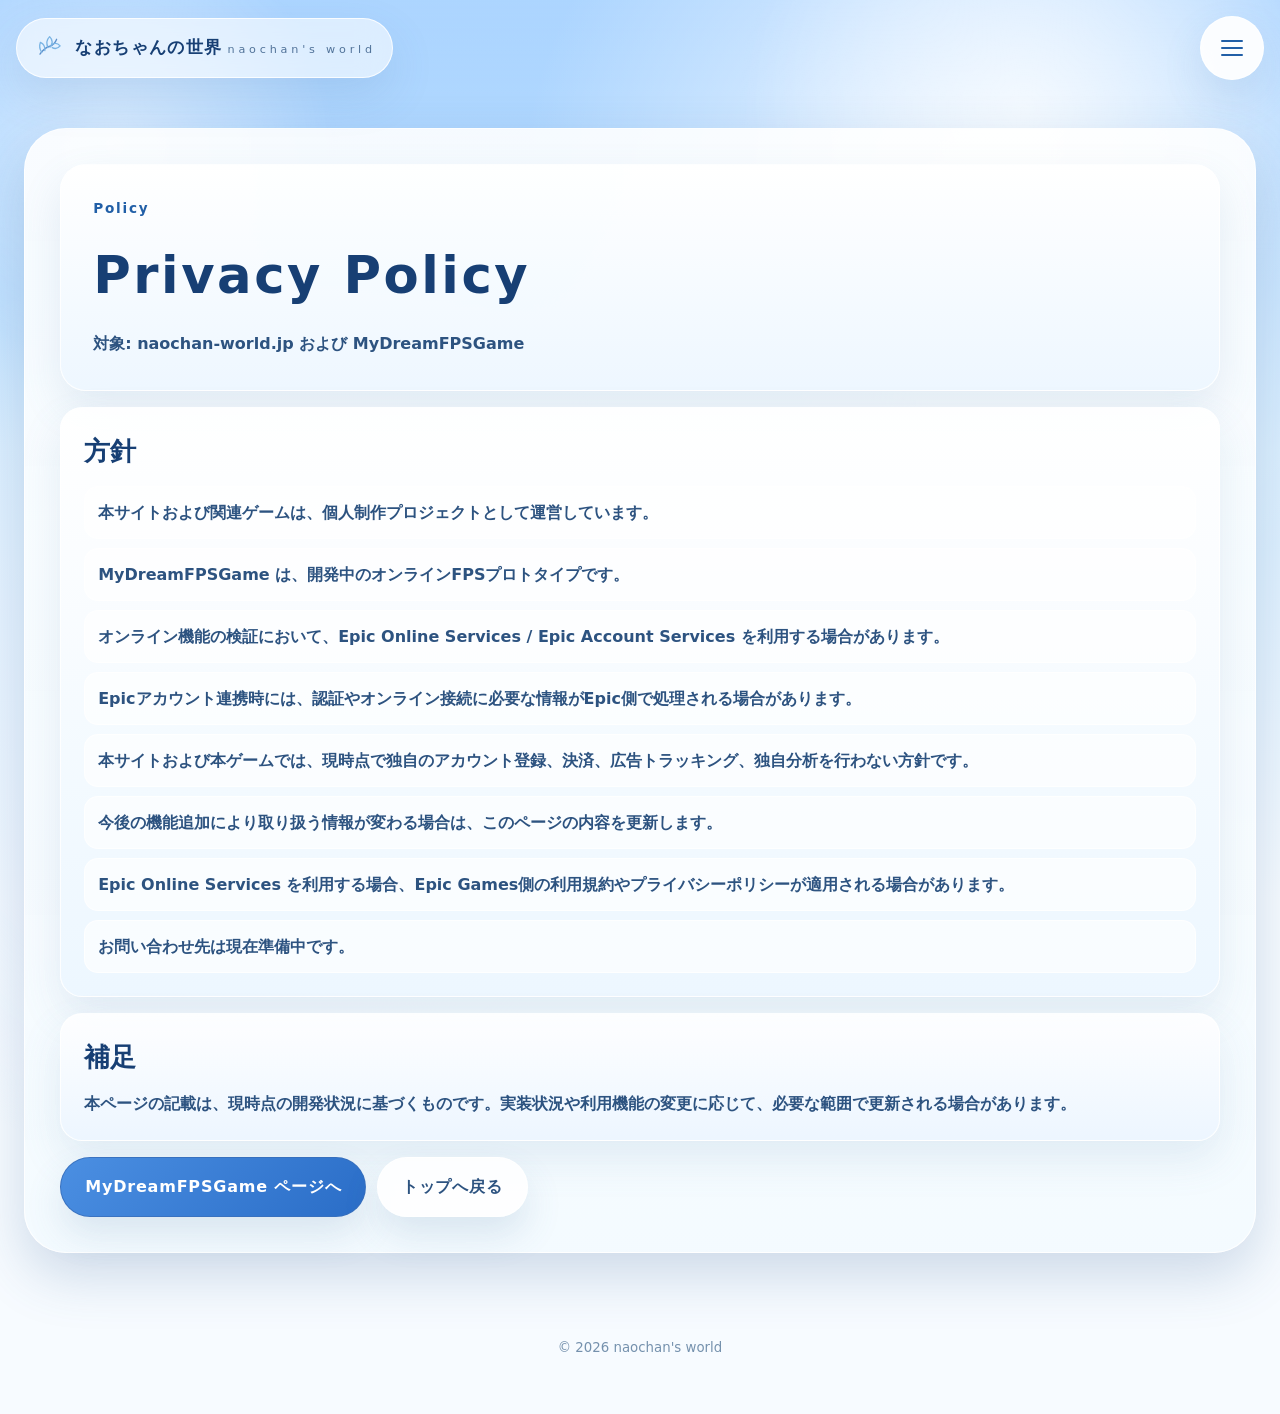
==== privacy/index.html @ 4d88ed4e "Add MyDreamFPSGame and privacy pages Add new HTML pages for the MyDreamFPSGame project (projects/myd" ====
<!DOCTYPE html>
<html lang="ja">
<head>
  <meta charset="UTF-8" />
  <meta name="viewport" content="width=device-width, initial-scale=1" />
  <meta
    name="description"
    content="naochan-world.jp および MyDreamFPSGame に関するプライバシーポリシーです。オンライン機能検証時の情報取扱い方針を記載しています。"
  />
  <title>Privacy Policy | なおちゃんの世界</title>
  <link rel="canonical" href="https://naochan-world.jp/privacy" />
  <link rel="stylesheet" href="../style.css" />
</head>
<body class="privacy-page">
  <div class="bg-sky" aria-hidden="true"></div>
  <div class="bg-light" aria-hidden="true"></div>

  <header class="site-header">
    <div class="site-header__inner">
      <a class="site-logo" href="../index.html#top" aria-label="なおちゃんの世界 トップへ戻る">
        <img class="site-logo__mark" src="../Assets/AIGenerate/logo-leaf-mark.svg" alt="" width="28" height="28" />
        <span class="site-logo__text">
          <strong>なおちゃんの世界</strong>
          <span>naochan's world</span>
        </span>
      </a>

      <button
        class="menu-toggle"
        type="button"
        aria-label="メニューを開く"
        aria-expanded="false"
        aria-controls="site-menu"
        data-menu-toggle
      >
        <span class="sr-only">メニュー</span>
        <span class="menu-toggle__line"></span>
        <span class="menu-toggle__line"></span>
        <span class="menu-toggle__line"></span>
      </button>
    </div>

    <nav class="top-flow-menu" id="site-menu" aria-label="サイトカテゴリー" aria-hidden="true" data-menu-panel>
      <div class="top-flow-menu__bar" role="menubar">
        <a class="top-flow-menu__major" role="menuitem" href="../works.html" data-menu-link>作品</a>
        <button class="top-flow-menu__major" type="button" role="menuitem" data-major="records">解説・記録</button>
        <a class="top-flow-menu__major" role="menuitem" href="../profile.html" data-menu-link>プロフィール</a>
        <a class="top-flow-menu__major" role="menuitem" href="https://naochan-shop.booth.pm/" target="_blank" rel="noopener noreferrer" data-menu-link>BOOTH</a>
        <button class="theme-icon-toggle" type="button" aria-label="ダークモードに切り替える" aria-pressed="false" data-theme-toggle>
          <span class="theme-icon-toggle__icon theme-icon-toggle__icon--moon" aria-hidden="true"></span>
          <span class="theme-icon-toggle__icon theme-icon-toggle__icon--sun" aria-hidden="true"></span>
        </button>
        <button class="top-flow-menu__close" type="button" aria-label="メニューを閉じる" data-menu-close>
          <span aria-hidden="true">&times;</span>
        </button>
      </div>

      <div class="top-flow-menu__subrows" data-subrows>
        <div class="top-flow-menu__subrow" data-subrow="records">
          <a href="../index.html#records" data-menu-link>ギミック資料</a>
          <a href="../records/diary.html" data-menu-link>制作日記</a>
        </div>
      </div>

    </nav>
  </header>

  <main id="top" class="privacy-page-main">
    <article class="privacy-shell" aria-labelledby="privacy-title">
      <section class="privacy-hero">
        <p class="privacy-hero__eyebrow">Policy</p>
        <h1 id="privacy-title">Privacy Policy</h1>
        <p class="privacy-hero__lead">対象: naochan-world.jp および MyDreamFPSGame</p>
      </section>

      <section class="privacy-section" aria-labelledby="privacy-content-title">
        <h2 id="privacy-content-title">方針</h2>
        <ol class="policy-list">
          <li>本サイトおよび関連ゲームは、個人制作プロジェクトとして運営しています。</li>
          <li>MyDreamFPSGame は、開発中のオンラインFPSプロトタイプです。</li>
          <li>オンライン機能の検証において、Epic Online Services / Epic Account Services を利用する場合があります。</li>
          <li>Epicアカウント連携時には、認証やオンライン接続に必要な情報がEpic側で処理される場合があります。</li>
          <li>本サイトおよび本ゲームでは、現時点で独自のアカウント登録、決済、広告トラッキング、独自分析を行わない方針です。</li>
          <li>今後の機能追加により取り扱う情報が変わる場合は、このページの内容を更新します。</li>
          <li>Epic Online Services を利用する場合、Epic Games側の利用規約やプライバシーポリシーが適用される場合があります。</li>
          <li>お問い合わせ先は現在準備中です。</li>
        </ol>
      </section>

      <section class="privacy-section" aria-labelledby="note-title">
        <h2 id="note-title">補足</h2>
        <p>
          本ページの記載は、現時点の開発状況に基づくものです。実装状況や利用機能の変更に応じて、必要な範囲で更新される場合があります。
        </p>
      </section>

      <div class="privacy-links">
        <a class="button button--primary" href="../projects/mydreamfpsgame/">MyDreamFPSGame ページへ</a>
        <a class="button button--secondary" href="../index.html">トップへ戻る</a>
      </div>
    </article>
  </main>

  <footer class="site-footer">
    <p><small>&copy; <span id="js-year"></span> naochan's world</small></p>
  </footer>

  <script src="../script.js" defer></script>
</body>
</html>
---- style.css ----
:root {
  --sky-top: #89c3ff;
  --sky-mid: #d8eeff;
  --sky-bottom: #f7fbff;
  --ink-strong: #173f74;
  --ink-main: #2d5380;
  --ink-soft: #6280a2;
  --accent: #3f82d8;
  --accent-deep: #215fa7;
  --white-strong: rgba(255, 255, 255, 0.92);
  --border-soft: rgba(255, 255, 255, 0.82);
  --shadow-hero: 0 32px 90px rgba(69, 120, 175, 0.22);
  --shadow-panel: 0 22px 54px rgba(56, 98, 152, 0.22);
  --shadow-card: 0 18px 42px rgba(91, 132, 178, 0.14);
  --radius-xl: 42px;
  --radius-lg: 30px;
  --container: min(1320px, calc(100% - 3rem));
  --font-sans: "Hiragino Sans", "Hiragino Kaku Gothic ProN", "Yu Gothic UI", "Yu Gothic", Meiryo, system-ui, sans-serif;
  --surface-panel: rgba(255, 255, 255, 0.8);
  --surface-card: rgba(255, 255, 255, 0.74);
  --surface-border: rgba(255, 255, 255, 0.78);
  color-scheme: light;
}

*,
*::before,
*::after { box-sizing: border-box; }

html {
  scroll-behavior: smooth;
  overflow-x: clip;
}

body {
  margin: 0;
  min-height: 100vh;
  color: var(--ink-main);
  font-family: var(--font-sans);
  line-height: 1.7;
  overflow-x: clip;
  background: var(--sky-bottom);
  transition: background 0.35s ease, color 0.35s ease;
}

:root[data-theme="dark"] {
  --sky-top: #0d1730;
  --sky-mid: #101d3b;
  --sky-bottom: #0b1124;
  --ink-strong: #f3f8ff;
  --ink-main: #d8e6ff;
  --ink-soft: #c2d6f0;
  --accent: #8ab9ff;
  --accent-deep: #9ac6ff;
  --white-strong: rgba(8, 15, 33, 0.94);
  --border-soft: rgba(126, 157, 205, 0.42);
  --shadow-hero: 0 30px 90px rgba(4, 10, 24, 0.74);
  --shadow-panel: 0 24px 58px rgba(3, 8, 18, 0.65);
  --shadow-card: 0 16px 38px rgba(2, 6, 14, 0.58);
  --surface-panel: rgba(15, 28, 54, 0.82);
  --surface-card: rgba(20, 35, 66, 0.78);
  --surface-border: rgba(122, 157, 211, 0.36);
  --works-panel-bg: linear-gradient(180deg, rgba(23, 38, 70, 0.92), rgba(18, 31, 58, 0.9));
  --works-card-bg: linear-gradient(180deg, rgba(26, 44, 80, 0.92), rgba(22, 38, 70, 0.9));
  --works-outline: rgba(109, 141, 198, 0.42);
  color-scheme: dark;
}

body::after {
  content: "";
  position: fixed;
  inset: 0;
  z-index: 70;
  pointer-events: none;
  opacity: 0;
  background: rgba(18, 46, 84, 0.24);
  backdrop-filter: blur(4px);
  transition: opacity 0.3s ease;
}

body.menu-open::after { opacity: 1; }
body.menu-open main,
body.menu-open .site-footer {
  filter: blur(1.2px) brightness(0.9);
}

img { display: block; max-width: 100%; }
a, button { -webkit-tap-highlight-color: transparent; }

.sr-only {
  position: absolute;
  width: 1px;
  height: 1px;
  padding: 0;
  margin: -1px;
  overflow: hidden;
  clip: rect(0, 0, 0, 0);
  clip-path: inset(50%);
  border: 0;
  white-space: nowrap;
}

:focus-visible {
  outline: 2px solid rgba(31, 94, 168, 0.42);
  outline-offset: 4px;
}

.bg-sky,
.bg-light {
  position: fixed;
  inset: 0;
  pointer-events: none;
}

.bg-sky {
  z-index: -4;
  background:
    linear-gradient(180deg, rgba(255, 255, 255, 0.3) 0%, rgba(255, 255, 255, 0) 32%),
    linear-gradient(180deg, var(--sky-top) 0%, var(--sky-mid) 50%, var(--sky-bottom) 100%);
}

.bg-light { z-index: -3; }
.bg-light::before,
.bg-light::after,
.bg-sky::before,
.bg-sky::after {
  content: "";
  position: absolute;
}

.bg-sky::before {
  top: -28%;
  right: -12%;
  width: min(920px, 72vw);
  aspect-ratio: 1;
  border-radius: 50%;
  background: radial-gradient(circle, rgba(255, 255, 255, 0.78) 0%, rgba(255, 255, 255, 0) 70%);
}

.bg-sky::after {
  left: -18%;
  bottom: -32%;
  width: min(980px, 74vw);
  aspect-ratio: 1;
  border-radius: 50%;
  background: radial-gradient(circle, rgba(233, 243, 255, 0.95) 0%, rgba(233, 243, 255, 0) 72%);
}

.bg-light::before {
  inset: 0;
  background:
    radial-gradient(circle at 9% 16%, rgba(255, 255, 255, 0.52) 0, rgba(255, 255, 255, 0) 16%),
    radial-gradient(circle at 80% 12%, rgba(255, 255, 255, 0.64) 0, rgba(255, 255, 255, 0) 22%),
    radial-gradient(circle at 52% 86%, rgba(255, 255, 255, 0.54) 0, rgba(255, 255, 255, 0) 24%);
}

.bg-light::after {
  inset: 0;
  background: radial-gradient(circle at 60% 42%, rgba(152, 204, 255, 0.16) 0, rgba(152, 204, 255, 0) 26%);
}

.site-header {
  position: fixed;
  inset: 0 0 auto;
  z-index: 90;
  padding: max(1rem, env(safe-area-inset-top)) max(1rem, env(safe-area-inset-right)) 0 max(1rem, env(safe-area-inset-left));
  overflow-x: clip;
  pointer-events: none;
}

.site-header__inner {
  width: 100%;
  max-width: 1320px;
  margin: 0 auto;
  display: flex;
  align-items: center;
  justify-content: space-between;
  pointer-events: auto;
}

.site-logo {
  display: inline-flex;
  align-items: center;
  gap: 0.9rem;
  min-height: 60px;
  padding: 0.8rem 1rem;
  border: 1px solid var(--border-soft);
  border-radius: 999px;
  background: rgba(255, 255, 255, 0.58);
  box-shadow: 0 18px 44px rgba(83, 124, 171, 0.15);
  backdrop-filter: blur(16px);
  color: var(--ink-strong);
  text-decoration: none;
}

.site-logo__text strong { font-size: 1.08rem; font-weight: 800; letter-spacing: 0.08em; }
.site-logo__text span { color: rgba(41, 80, 124, 0.78); font-size: 0.7rem; letter-spacing: 0.34em; text-transform: lowercase; }

.menu-toggle,
.theme-icon-toggle,
.top-flow-menu__close {
  border: 1px solid var(--border-soft);
  background: rgba(255, 255, 255, 0.92);
  box-shadow: var(--shadow-card);
  backdrop-filter: blur(16px);
  color: var(--accent-deep);
  cursor: pointer;
}

.menu-toggle {
  display: grid;
  place-content: center;
  gap: 5px;
  width: 64px;
  height: 64px;
  border-radius: 50%;
  position: relative;
  z-index: 120;
}

.menu-toggle__line { width: 22px; height: 2px; border-radius: 999px; background: currentColor; transition: transform 0.26s ease, opacity 0.2s ease; }
.top-flow-menu {
  width: 100%;
  max-width: 1320px;
  margin: 0.75rem auto 0;
  padding: 0.7rem;
  border-radius: 26px;
  border: 1px solid rgba(255, 255, 255, 0.84);
  background: linear-gradient(180deg, rgba(221, 237, 255, 0.78), rgba(200, 225, 248, 0.7));
  box-shadow: 0 28px 64px rgba(39, 73, 115, 0.34);
  backdrop-filter: blur(18px);
  position: relative;
  opacity: 0;
  pointer-events: none;
  transform: translateY(-14px) scale(0.98);
  transform-origin: top center;
  transition: transform 0.35s ease, opacity 0.28s ease;
}

.top-flow-menu.is-open {
  opacity: 1;
  pointer-events: auto;
  transform: translateY(0) scale(1);
}

.top-flow-menu__bar {
  display: grid;
  grid-template-columns: repeat(4, minmax(0, 1fr)) 56px 48px;
  align-items: stretch;
  gap: 0.56rem;
}

.top-flow-menu__major {
  min-height: 56px;
  border: 0;
  border-radius: 16px;
  color: var(--ink-main);
  background: rgba(255, 255, 255, 0.64);
  border: 1px solid rgba(255, 255, 255, 0.55);
  box-shadow: inset 0 1px 0 rgba(255, 255, 255, 0.34);
  display: inline-flex;
  align-items: center;
  justify-content: center;
  text-decoration: none;
  font-size: 1rem;
  font-weight: 800;
  letter-spacing: 0.04em;
  cursor: pointer;
  transition: background 0.2s ease, color 0.2s ease;
}

.top-flow-menu__major:hover,
.top-flow-menu__major:focus-visible,
.top-flow-menu__major.is-current {
  background: rgba(236, 246, 255, 0.98);
  color: var(--accent-deep);
  border-color: rgba(255, 255, 255, 0.88);
}

.top-flow-menu__close {
  width: 48px;
  height: 48px;
  border-radius: 50%;
  display: inline-flex;
  align-items: center;
  justify-content: center;
  font-size: 1.4rem;
  line-height: 1;
  align-self: center;
}

.top-flow-menu__subrows {
  display: none;
  margin-top: 0.72rem;
  padding: 0.72rem;
  border-radius: 18px;
  border: 1px solid rgba(255, 255, 255, 0.62);
  background: linear-gradient(180deg, rgba(177, 210, 243, 0.4), rgba(228, 241, 253, 0.82));
  box-shadow: inset 0 1px 0 rgba(255, 255, 255, 0.4);
}
.top-flow-menu__subrows.has-subrow { display: block; }

.top-flow-menu__subrow {
  display: none;
  grid-template-columns: repeat(auto-fit, minmax(140px, 1fr));
  gap: 0.62rem;
}

.top-flow-menu__subrow.is-active { display: grid; }

.top-flow-menu__subrow a {
  min-height: 46px;
  border-radius: 12px;
  display: inline-flex;
  align-items: center;
  justify-content: center;
  padding: 0.55rem 0.8rem;
  color: var(--ink-main);
  font-weight: 700;
  text-decoration: none;
  background: rgba(255, 255, 255, 0.92);
  border: 1px solid rgba(182, 209, 235, 0.9);
  box-shadow: 0 10px 22px rgba(66, 102, 144, 0.14);
  transition: background 0.2s ease, color 0.2s ease, box-shadow 0.2s ease, transform 0.2s ease;
}

.top-flow-menu__subrow a:hover,
.top-flow-menu__subrow a:focus-visible {
  background: rgba(255, 255, 255, 0.96);
  color: var(--accent-deep);
  box-shadow: 0 14px 24px rgba(56, 90, 131, 0.2);
  transform: translateY(-1px);
}

.theme-icon-toggle {
  position: relative;
  width: 56px;
  height: 56px;
  border-radius: 18px;
  align-self: stretch;
  display: inline-grid;
  place-items: center;
  overflow: hidden;
  cursor: pointer;
  transition: background 0.2s ease, color 0.2s ease, transform 0.2s ease, box-shadow 0.2s ease;
}

.theme-icon-toggle:hover,
.theme-icon-toggle:focus-visible {
  transform: translateY(-1px);
  background: rgba(236, 246, 255, 0.98);
  color: var(--accent-deep);
}

.theme-icon-toggle__icon {
  position: absolute;
  width: 24px;
  height: 24px;
  transition: opacity 0.22s ease, transform 0.22s ease;
}

.theme-icon-toggle__icon--moon {
  border-radius: 50%;
  background: currentColor;
  box-shadow: inset -7px -3px 0 0 rgba(255, 255, 255, 0.92);
  opacity: 1;
  transform: scale(1) rotate(0deg);
}

.theme-icon-toggle__icon--sun {
  border-radius: 50%;
  background: transparent;
  opacity: 0;
  transform: scale(0.68) rotate(-32deg);
}

.theme-icon-toggle__icon--sun::before,
.theme-icon-toggle__icon--sun::after {
  content: "";
  position: absolute;
  inset: 0;
  border-radius: 50%;
}

.theme-icon-toggle__icon--sun::before {
  inset: 7px;
  background: currentColor;
  box-shadow: 0 0 0 2px rgba(255, 255, 255, 0.18);
}

.theme-icon-toggle__icon--sun::after {
  background: repeating-conic-gradient(from 0deg, currentColor 0deg 12deg, transparent 12deg 45deg);
  mask: radial-gradient(circle, transparent 0 42%, #000 45% 67%, transparent 70%);
  -webkit-mask: radial-gradient(circle, transparent 0 42%, #000 45% 67%, transparent 70%);
}

:root[data-theme="dark"] .theme-icon-toggle__icon--moon {
  opacity: 0;
  transform: scale(0.68) rotate(32deg);
}

:root[data-theme="dark"] .theme-icon-toggle__icon--sun {
  opacity: 1;
  transform: scale(1) rotate(0deg);
}

:root[data-theme="dark"] body::after {
  background: rgba(3, 8, 20, 0.36);
}

:root[data-theme="dark"] .bg-sky {
  background:
    linear-gradient(180deg, rgba(140, 167, 255, 0.14) 0%, rgba(6, 10, 24, 0) 35%),
    linear-gradient(180deg, var(--sky-top) 0%, var(--sky-mid) 48%, var(--sky-bottom) 100%);
}

:root[data-theme="dark"] .bg-light::before {
  background:
    radial-gradient(circle at 9% 16%, rgba(110, 138, 210, 0.25) 0, rgba(13, 20, 38, 0) 18%),
    radial-gradient(circle at 80% 12%, rgba(138, 168, 240, 0.2) 0, rgba(8, 14, 30, 0) 24%),
    radial-gradient(circle at 52% 86%, rgba(100, 133, 205, 0.24) 0, rgba(8, 14, 30, 0) 26%);
}

:root[data-theme="dark"] .bg-sky::before {
  background: radial-gradient(circle, rgba(98, 128, 190, 0.24) 0%, rgba(98, 128, 190, 0) 68%);
}

:root[data-theme="dark"] .bg-sky::after {
  background: radial-gradient(circle, rgba(40, 64, 114, 0.58) 0%, rgba(40, 64, 114, 0) 72%);
}

:root[data-theme="dark"] .bg-light::after {
  background:
    radial-gradient(circle at 60% 42%, rgba(82, 128, 205, 0.14) 0, rgba(82, 128, 205, 0) 26%),
    linear-gradient(90deg, rgba(2, 8, 24, 0.18), rgba(2, 8, 24, 0));
}

:root[data-theme="dark"] .site-logo,
:root[data-theme="dark"] .menu-toggle,
:root[data-theme="dark"] .theme-icon-toggle,
:root[data-theme="dark"] .top-flow-menu__close,
:root[data-theme="dark"] .top-flow-menu,
:root[data-theme="dark"] .top-flow-menu__major,
:root[data-theme="dark"] .top-flow-menu__subrows,
:root[data-theme="dark"] .top-flow-menu__subrow a,
:root[data-theme="dark"] .section-heading,
:root[data-theme="dark"] .guide-card,
:root[data-theme="dark"] .works-hero__inner,
:root[data-theme="dark"] .works-toolbar,
:root[data-theme="dark"] .works-tag-panel,
:root[data-theme="dark"] .work-card,
:root[data-theme="dark"] .profile-world,
:root[data-theme="dark"] .profile-card,
:root[data-theme="dark"] .work-detail-shell,
:root[data-theme="dark"] .work-overview__panel,
:root[data-theme="dark"] .work-fold,
:root[data-theme="dark"] .diary-hero,
:root[data-theme="dark"] .diary-section,
:root[data-theme="dark"] .diary-card,
:root[data-theme="dark"] .diary-article-shell,
:root[data-theme="dark"] .diary-article-note,
:root[data-theme="dark"] .diary-article-side section,
:root[data-theme="dark"] .site-footer {
  background: var(--surface-card);
  border-color: var(--surface-border);
  color: var(--ink-main);
}

:root[data-theme="dark"] .top-flow-menu {
  background: linear-gradient(180deg, rgba(21, 37, 70, 0.95), rgba(15, 28, 56, 0.9));
}

:root[data-theme="dark"] .top-flow-menu__major:hover,
:root[data-theme="dark"] .top-flow-menu__major:focus-visible,
:root[data-theme="dark"] .top-flow-menu__major.is-current,
:root[data-theme="dark"] .top-flow-menu__subrow a:hover,
:root[data-theme="dark"] .top-flow-menu__subrow a:focus-visible {
  background: rgba(49, 80, 136, 0.74);
  color: #f5f9ff;
}

:root[data-theme="dark"] .theme-icon-toggle:hover,
:root[data-theme="dark"] .theme-icon-toggle:focus-visible {
  background: rgba(49, 80, 136, 0.74);
  color: #f5f9ff;
}

:root[data-theme="dark"] .button--primary {
  background: linear-gradient(135deg, #5e7fd8, #6f9bee);
  color: #f9fbff;
}

:root[data-theme="dark"] .button--secondary {
  background: rgba(12, 23, 46, 0.72);
  color: #e7f0ff;
  border-color: rgba(136, 170, 224, 0.45);
}

:root[data-theme="dark"] .hero__shell {
  background:
    radial-gradient(circle at 80% 14%, rgba(164, 207, 255, 0.18), transparent 34%),
    linear-gradient(180deg, rgba(22, 43, 76, 0.9), rgba(13, 27, 54, 0.88));
}

:root[data-theme="dark"] .hero__shell::before {
  border-color: rgba(118, 149, 201, 0.38);
}

:root[data-theme="dark"] .hero__art {
  opacity: 0.76;
  filter: brightness(0.96) saturate(0.86) hue-rotate(8deg);
}

:root[data-theme="dark"] .hero__veil {
  background:
    radial-gradient(circle at 18% 20%, rgba(172, 214, 255, 0.28) 0, rgba(172, 214, 255, 0) 38%),
    radial-gradient(circle at 82% 12%, rgba(255, 255, 255, 0.16) 0, rgba(255, 255, 255, 0) 28%),
    linear-gradient(90deg, rgba(13, 28, 55, 0.76) 0%, rgba(17, 40, 72, 0.52) 38%, rgba(37, 72, 105, 0.24) 70%, rgba(8, 16, 32, 0.1) 100%);
}

:root[data-theme="dark"] .hero__eyebrow {
  color: #9fc4ff;
}

:root[data-theme="dark"] .hero__tagline {
  color: #c8dcff;
}

:root[data-theme="dark"] .hero__lead {
  color: #d8e6ff;
  text-shadow: none;
}

:root[data-theme="dark"] .site-logo__text span {
  color: rgba(198, 218, 250, 0.78);
}

:root[data-theme="dark"] .works-filter,
:root[data-theme="dark"] .diary-filters {
  background: rgba(20, 33, 64, 0.86);
  border: 1px solid rgba(118, 148, 204, 0.34);
}

:root[data-theme="dark"] .works-filter__button,
:root[data-theme="dark"] .diary-filter__button,
:root[data-theme="dark"] .works-tag-choice,
:root[data-theme="dark"] .works-tag-panel__clear,
:root[data-theme="dark"] .diary-sort select,
:root[data-theme="dark"] .work-link--detail,
:root[data-theme="dark"] .profile-link {
  color: #e9f1ff;
  background: rgba(22, 37, 70, 0.94);
  border-color: rgba(128, 162, 220, 0.46);
  box-shadow: none;
}

:root[data-theme="dark"] .profile-link {
  color: #fff;
  background: linear-gradient(135deg, #da637c, #cc4a66);
  border: 1px solid rgba(255, 176, 196, 0.58);
  box-shadow:
    0 18px 34px rgba(204, 74, 102, 0.28),
    inset 0 1px 0 rgba(255, 255, 255, 0.18);
}

:root[data-theme="dark"] .profile-link:hover,
:root[data-theme="dark"] .profile-link:focus-visible {
  background: linear-gradient(135deg, #e57088, #d6516e);
  box-shadow:
    0 20px 38px rgba(204, 74, 102, 0.36),
    0 0 0 4px rgba(218, 99, 124, 0.18),
    inset 0 1px 0 rgba(255, 255, 255, 0.22);
}

:root[data-theme="dark"] .works-filter__button.is-active,
:root[data-theme="dark"] .diary-filter__button.is-active,
:root[data-theme="dark"] .works-tag-choice.is-active,
:root[data-theme="dark"] .works-tag-toggle.has-active-tags {
  background: linear-gradient(135deg, #5e8de3, #3e6fc8);
  color: #fff;
  border-color: rgba(131, 170, 234, 0.86);
}

:root[data-theme="dark"] .works-tag-toggle,
:root[data-theme="dark"] .works-tag-toggle:hover,
:root[data-theme="dark"] .works-tag-toggle:focus-visible,
:root[data-theme="dark"] .works-tag-toggle.is-open {
  color: #e9f1ff;
  background: rgba(21, 36, 67, 0.94);
  border-color: rgba(128, 162, 220, 0.46);
  box-shadow: 0 14px 26px rgba(4, 8, 20, 0.45);
}

:root[data-theme="dark"] .works-tag-group {
  background: rgba(15, 27, 53, 0.88);
  border-color: rgba(104, 137, 193, 0.35);
}

:root[data-theme="dark"] .works-tag-group h3 {
  color: #bcd7ff;
}

:root[data-theme="dark"] .works-tag-panel__head p,
:root[data-theme="dark"] .diary-sort,
:root[data-theme="dark"] .work-tags li,
:root[data-theme="dark"] .work-badge--availability {
  color: #dceafe;
}

:root[data-theme="dark"] .work-tags li,
:root[data-theme="dark"] .work-badge--availability {
  background: rgba(36, 55, 92, 0.9);
}

:root[data-theme="dark"] .work-link {
  border-color: rgba(128, 162, 220, 0.42);
}

:root[data-theme="dark"] .work-fold summary {
  color: #eff5ff;
}

:root[data-theme="dark"] .profile-world {
  background:
    radial-gradient(circle at 30% 32%, rgba(117, 173, 244, 0.2), transparent 30%),
    radial-gradient(circle at 78% 20%, rgba(255, 255, 255, 0.1), transparent 28%),
    linear-gradient(180deg, rgba(20, 39, 72, 0.92), rgba(13, 27, 54, 0.92));
  border-color: rgba(109, 141, 198, 0.38);
}

:root[data-theme="dark"] .profile-world__bg {
  opacity: 0.66;
  filter: saturate(0.82) brightness(0.88) hue-rotate(8deg);
}

:root[data-theme="dark"] .profile-world__veil {
  background:
    radial-gradient(circle at 28% 40%, rgba(166, 209, 255, 0.18) 0, rgba(166, 209, 255, 0) 34%),
    linear-gradient(180deg, rgba(12, 25, 50, 0.04) 0%, rgba(12, 25, 50, 0.28) 54%, rgba(8, 18, 38, 0.72) 92%),
    linear-gradient(90deg, rgba(10, 22, 44, 0.5) 0%, rgba(12, 28, 54, 0.22) 44%, rgba(10, 22, 44, 0.38) 100%);
}

:root[data-theme="dark"] .profile-hero h1 {
  text-shadow: 0 10px 24px rgba(5, 9, 20, 0.68);
}

:root[data-theme="dark"] .profile-hero__copy {
  color: #bfd8ff;
}

:root[data-theme="dark"] .profile-hero__lead {
  color: #d9e8ff;
  text-shadow: none;
}

:root[data-theme="dark"] .profile-portrait__ring {
  background:
    conic-gradient(from 210deg, rgba(68, 124, 212, 0), rgba(68, 124, 212, 0.3), rgba(188, 220, 255, 0.32), rgba(68, 124, 212, 0)),
    radial-gradient(circle, rgba(26, 45, 81, 0.86), rgba(22, 38, 69, 0.26) 62%, rgba(22, 38, 69, 0));
  filter: drop-shadow(0 24px 40px rgba(3, 8, 18, 0.62));
}

:root[data-theme="dark"] .profile-portrait__inner {
  border-color: rgba(186, 215, 255, 0.62);
  background:
    radial-gradient(circle at 45% 28%, rgba(228, 240, 255, 0.96), rgba(177, 207, 242, 0.8) 52%, rgba(92, 133, 187, 0.74)),
    linear-gradient(145deg, rgba(78, 129, 197, 0.26), rgba(34, 58, 99, 0.22));
  box-shadow:
    inset 0 1px 0 rgba(238, 246, 255, 0.62),
    0 22px 42px rgba(6, 12, 24, 0.52);
}

:root[data-theme="dark"] .profile-card__icon {
  background:
    radial-gradient(circle at 38% 28%, rgba(188, 220, 255, 0.22), transparent 38%),
    linear-gradient(145deg, rgba(38, 67, 116, 0.92), rgba(20, 38, 74, 0.94));
  border: 1px solid rgba(132, 170, 230, 0.38);
  box-shadow:
    inset 0 1px 0 rgba(208, 229, 255, 0.16),
    0 12px 26px rgba(2, 8, 20, 0.36);
}

:root[data-theme="dark"] .profile-card__icon::before {
  opacity: 0.86;
  filter: brightness(1.28) saturate(0.72);
}

:root[data-theme="dark"] .profile-card--taste .profile-card__icon {
  background:
    radial-gradient(circle at 42% 34%, rgba(188, 220, 255, 0.28), transparent 42%),
    linear-gradient(145deg, rgba(44, 76, 126, 0.92), rgba(18, 36, 72, 0.94));
}

:root[data-theme="dark"] .profile-card--style .profile-card__icon::before {
  background:
    radial-gradient(circle, rgba(215, 235, 255, 0.96) 0 22%, rgba(116, 170, 238, 0.82) 24% 42%, transparent 44%),
    linear-gradient(90deg, transparent 0 42%, rgba(116, 170, 238, 0.82) 43% 57%, transparent 58%);
  filter: none;
}

:root[data-theme="dark"] .profile-card--tools .profile-card__icon::before,
:root[data-theme="dark"] .profile-card--link .profile-card__icon::before {
  background: linear-gradient(135deg, rgba(128, 178, 244, 0.82), rgba(78, 124, 196, 0.38));
  filter: none;
}

:root[data-theme="dark"] :focus-visible {
  outline-color: rgba(168, 210, 255, 0.78);
}

:root[data-theme="dark"] .theme-icon-toggle:focus-visible {
  outline-color: rgba(168, 210, 255, 0.88);
}

:root[data-theme="dark"] .site-footer {
  color: rgba(190, 212, 244, 0.88);
}

:root[data-theme="dark"] .button:not(.button--primary) {
  color: #e8f2ff;
  background: rgba(22, 38, 72, 0.9);
  border-color: rgba(132, 168, 224, 0.48);
  box-shadow: 0 14px 30px rgba(2, 6, 14, 0.48);
}

:root[data-theme="dark"] .guide-card__action {
  background: rgba(26, 44, 82, 0.94);
  border-color: rgba(128, 162, 220, 0.42);
}

:root[data-theme="dark"] .changelog__wrap {
  background: linear-gradient(180deg, rgba(22, 38, 72, 0.96), rgba(16, 28, 54, 0.94));
  border-color: rgba(118, 152, 210, 0.45);
  box-shadow: var(--shadow-card);
  color: #e8f2ff;
}

:root[data-theme="dark"] .changelog .section-heading {
  background: transparent;
  border-color: transparent;
}

:root[data-theme="dark"] .changelog .section-heading__title {
  color: var(--ink-strong);
}

:root[data-theme="dark"] .changelog .section-heading__eyebrow {
  color: var(--accent);
}

:root[data-theme="dark"] .changelog__date {
  color: #c8dcff;
}

:root[data-theme="dark"] .changelog__text {
  color: #e8f2ff;
}

:root[data-theme="dark"] .changelog__item {
  border-bottom-color: rgba(128, 162, 220, 0.38);
}

:root[data-theme="dark"] .works-empty {
  color: #e8f2ff;
  background: rgba(22, 38, 70, 0.94);
  border: 1px solid rgba(128, 162, 220, 0.38);
}

:root[data-theme="dark"] .works-error,
:root[data-theme="dark"] .diary-error {
  background: rgba(52, 24, 32, 0.9);
  color: #ffc8cf;
  border: 1px solid rgba(220, 112, 128, 0.45);
}

:root[data-theme="dark"] .work-card--clickable:hover,
:root[data-theme="dark"] .work-card--clickable:focus-visible,
:root[data-theme="dark"] .diary-card--clickable:hover,
:root[data-theme="dark"] .diary-card--clickable:focus-visible {
  box-shadow: 0 22px 50px rgba(2, 8, 22, 0.68);
}

:root[data-theme="dark"] .breadcrumbs li + li::before {
  color: rgba(160, 188, 230, 0.58);
}

:root[data-theme="dark"] .work-gallery-switch__main {
  border-color: rgba(122, 157, 211, 0.4);
  background: rgba(14, 26, 52, 0.78);
  box-shadow: 0 16px 36px rgba(2, 6, 14, 0.52);
}

:root[data-theme="dark"] .work-gallery-switch--product .work-gallery-switch__main {
  background:
    radial-gradient(circle at 50% 28%, rgba(40, 62, 102, 0.88), rgba(24, 40, 74, 0.76) 54%, rgba(16, 28, 54, 0.9) 100%);
}

:root[data-theme="dark"] .work-gallery-switch__arrow {
  color: rgba(206, 228, 255, 0.94);
  text-shadow:
    0 2px 14px rgba(3, 8, 20, 0.92),
    0 0 22px rgba(95, 150, 230, 0.48);
}

:root[data-theme="dark"] .work-gallery-switch__arrow:hover,
:root[data-theme="dark"] .work-gallery-switch__arrow:focus-visible {
  color: #e4f0ff;
  text-shadow:
    0 2px 16px rgba(3, 8, 20, 0.96),
    0 0 26px rgba(130, 182, 255, 0.58);
}

:root[data-theme="dark"] .work-gallery-switch__thumb {
  border-color: rgba(118, 152, 206, 0.42);
  background: rgba(18, 32, 62, 0.9);
}

:root[data-theme="dark"] .work-gallery-switch__thumb.is-active {
  border-color: rgba(148, 196, 255, 0.9);
  box-shadow: 0 10px 26px rgba(2, 8, 20, 0.58);
}

:root[data-theme="dark"] .work-subtags li {
  background: rgba(36, 55, 92, 0.9);
  color: #dceafe;
}

:root[data-theme="dark"] .work-overview blockquote {
  background: rgba(32, 52, 88, 0.76);
  color: #bdd8ff;
}

:root[data-theme="dark"] .diary-card__media {
  background:
    radial-gradient(circle at 30% 18%, rgba(48, 78, 128, 0.58), transparent 42%),
    linear-gradient(135deg, rgba(22, 38, 72, 0.9), rgba(28, 46, 86, 0.84));
}

:root[data-theme="dark"] .diary-hero {
  background:
    radial-gradient(circle at 84% 12%, rgba(164, 207, 255, 0.2), transparent 32%),
    linear-gradient(135deg, rgba(21, 42, 76, 0.94), rgba(13, 27, 54, 0.94));
}

:root[data-theme="dark"] .diary-hero__backdrop img {
  opacity: 0.48;
  filter: saturate(0.82) brightness(0.82) hue-rotate(10deg);
}

:root[data-theme="dark"] .diary-hero__backdrop::after {
  background:
    radial-gradient(circle at 76% 22%, rgba(172, 214, 255, 0.22) 0, rgba(172, 214, 255, 0) 34%),
    linear-gradient(90deg, rgba(12, 26, 52, 0.94) 0%, rgba(17, 39, 72, 0.72) 46%, rgba(28, 58, 94, 0.42) 100%),
    linear-gradient(180deg, rgba(13, 28, 56, 0.12) 0%, rgba(9, 20, 42, 0.74) 100%);
}

:root[data-theme="dark"] .diary-hero__eyebrow {
  color: #9fc4ff;
}

:root[data-theme="dark"] .diary-hero__lead {
  color: #d8e6ff;
}

:root[data-theme="dark"] .diary-card__tags li {
  background: rgba(36, 55, 92, 0.92);
  color: #dceafe;
}

:root[data-theme="dark"] .diary-article-header::before {
  opacity: 0.36;
  filter: saturate(0.72) brightness(0.42);
}

:root[data-theme="dark"] .diary-article-meta li,
:root[data-theme="dark"] .diary-article-side__tags li {
  background: rgba(36, 55, 92, 0.92);
  color: #dceafe;
}

:root[data-theme="dark"] .diary-article-hero-image {
  border-color: rgba(118, 152, 206, 0.4);
  box-shadow: 0 20px 46px rgba(2, 6, 14, 0.58);
}

:root[data-theme="dark"] .diary-article-figure-grid figure {
  background: rgba(22, 38, 68, 0.9);
  border-color: rgba(118, 152, 206, 0.38);
}

:root[data-theme="dark"] .diary-article-figure-grid img {
  border-color: rgba(96, 130, 188, 0.45);
}

:root[data-theme="dark"] .diary-article-block ul {
  background: rgba(20, 34, 64, 0.85);
}

:root[data-theme="dark"] .diary-article-note {
  border-color: rgba(118, 152, 206, 0.38);
  background: linear-gradient(180deg, rgba(28, 46, 84, 0.92), rgba(20, 35, 66, 0.88));
}

:root[data-theme="dark"] .diary-article-nav {
  border-top-color: rgba(90, 118, 168, 0.48);
  background: rgba(90, 118, 168, 0.38);
}

:root[data-theme="dark"] .diary-article-nav a {
  background: rgba(18, 32, 58, 0.9);
  color: #e8f0ff;
}

:root[data-theme="dark"] .diary-article-nav a:hover,
:root[data-theme="dark"] .diary-article-nav a:focus-visible {
  background: rgba(36, 58, 98, 0.92);
  color: #f5f9ff;
}

:root[data-theme="dark"] .works-tag-toggle:not(.has-active-tags) .works-tag-toggle__icon::after {
  background: rgba(18, 32, 58, 0.96);
  box-shadow:
    -0.3rem 0.42rem 0 -0.04rem rgba(18, 32, 58, 0.96),
    -0.3rem 0.42rem 0 0.09rem currentColor;
}

.hero { padding: clamp(6rem, 9vw, 7.6rem) 0 2.5rem; }
.hero__shell {
  position: relative;
  width: var(--container);
  min-height: min(860px, calc(100svh - 6rem));
  margin: 0 auto;
  border-radius: var(--radius-xl);
  overflow: hidden;
  box-shadow: var(--shadow-hero);
  background: linear-gradient(180deg, rgba(177, 222, 255, 0.32), rgba(255, 255, 255, 0.3));
}
.hero__shell::before {
  content: "";
  position: absolute;
  inset: 18px;
  border: 1px solid rgba(255, 255, 255, 0.42);
  border-radius: calc(var(--radius-xl) - 18px);
  pointer-events: none;
  z-index: 2;
}
.hero__backdrop,
.hero__veil { position: absolute; inset: 0; }
.hero__art { width: 100%; height: 100%; object-fit: cover; object-position: center; animation: hero-breathe 20s ease-in-out infinite alternate; }
.hero__veil {
  z-index: 1;
  background:
    linear-gradient(90deg, rgba(250, 252, 255, 0.86) 0%, rgba(250, 252, 255, 0.55) 34%, rgba(250, 252, 255, 0.16) 60%, rgba(250, 252, 255, 0) 100%),
    radial-gradient(circle at 16% 20%, rgba(255, 255, 255, 0.6) 0, rgba(255, 255, 255, 0) 38%);
}

.hero__content {
  position: relative;
  z-index: 3;
  display: flex;
  flex-direction: column;
  justify-content: center;
  min-height: inherit;
  width: min(40rem, 56%);
  padding: clamp(4.2rem, 7vw, 6.2rem) clamp(2rem, 5vw, 4.6rem) clamp(3.4rem, 6vw, 4.6rem);
}

.hero__eyebrow,
.section-heading__eyebrow,
.guide-card__eyebrow {
  margin: 0;
  color: var(--accent-deep);
  font-size: 0.85rem;
  font-weight: 800;
  letter-spacing: 0.13em;
}

.hero__title { margin: 0.95rem 0 0; color: var(--ink-strong); font-size: clamp(3.35rem, 6.4vw, 5.85rem); font-weight: 800; line-height: 1.03; letter-spacing: 0.05em; }
.hero__tagline { margin: 1.15rem 0 0; color: var(--accent-deep); font-size: clamp(1.08rem, 1.8vw, 1.38rem); font-weight: 700; letter-spacing: 0.04em; }
.hero__lead { max-width: 36rem; margin: 1.15rem 0 0; color: var(--ink-main); font-size: clamp(1rem, 1.45vw, 1.13rem); line-height: 2; }

.hero__actions { display: flex; flex-wrap: wrap; gap: 1rem; margin-top: 2rem; }
.button {
  display: inline-flex;
  align-items: center;
  justify-content: center;
  min-width: 210px;
  min-height: 60px;
  padding: 0.9rem 1.5rem;
  border: 1px solid rgba(255, 255, 255, 0.9);
  border-radius: 999px;
  box-shadow: 0 18px 36px rgba(77, 117, 160, 0.16);
  color: var(--ink-main);
  background: rgba(255, 255, 255, 0.88);
  text-decoration: none;
  font-size: 1rem;
  font-weight: 800;
  letter-spacing: 0.05em;
}
.button--primary { border-color: rgba(56, 111, 187, 0.84); color: #fff; background: linear-gradient(135deg, #4b8fe2, #2a6dc7); }

.guide { padding: 0 0 4.8rem; }
.guide__wrap { width: var(--container); margin: 0 auto; }
.section-heading { margin: 0 auto 2rem; text-align: center; }
.section-heading__title { margin: 0.7rem 0 0; color: var(--ink-strong); font-size: clamp(2rem, 3vw, 2.65rem); letter-spacing: 0.14em; }
.section-heading__title::before,
.section-heading__title::after {
  content: "";
  display: inline-block;
  width: 24px;
  height: 24px;
  margin: 0 0.85rem;
  vertical-align: -0.22em;
  background: url("./Assets/AIGenerate/logo-leaf-mark.svg") center / contain no-repeat;
  opacity: 0.5;
}

.guide__grid { display: grid; grid-template-columns: repeat(3, minmax(0, 1fr)); gap: 1.35rem; }
.guide-card {
  position: relative;
  overflow: hidden;
  border: 1px solid rgba(255, 255, 255, 0.88);
  border-radius: var(--radius-lg);
  background: linear-gradient(180deg, rgba(255, 255, 255, 0.92), rgba(247, 251, 255, 0.92));
  box-shadow: var(--shadow-card);
}
.guide-card__media { aspect-ratio: 1.55; overflow: hidden; }
.guide-card__media img { width: 100%; height: 100%; object-fit: cover; transform: scale(1.02); }
.guide-card__body { padding: 1.45rem 1.45rem 1.55rem; }
.guide-card__body h3 { margin: 0.55rem 0 0; color: var(--ink-strong); font-size: 1.8rem; letter-spacing: 0.04em; }
.guide-card__body p:last-of-type { margin: 0.35rem 0 0; }
.guide-card__action {
  display: inline-flex;
  align-items: center;
  justify-content: center;
  width: 44px;
  height: 44px;
  margin-top: 1.15rem;
  border: 1px solid rgba(255, 255, 255, 0.92);
  border-radius: 50%;
  background: rgba(255, 255, 255, 0.94);
}
.guide-card__action::before { content: "\203A"; color: var(--accent-deep); font-size: 1.45rem; line-height: 1; }

.changelog {
  padding: 0 0 4.2rem;
}

.changelog__wrap {
  width: var(--container);
  margin: 0 auto;
  padding: 2rem 1.75rem 2.25rem;
  border: 1px solid rgba(255, 255, 255, 0.88);
  border-radius: var(--radius-lg);
  background: linear-gradient(180deg, rgba(255, 255, 255, 0.92), rgba(247, 251, 255, 0.92));
  box-shadow: var(--shadow-card);
}

.changelog .section-heading {
  margin-bottom: 1.75rem;
}

.changelog__list {
  margin: 0;
  padding: 0;
  list-style: none;
  display: flex;
  flex-direction: column;
  gap: 1.1rem;
}

.changelog__item {
  display: grid;
  grid-template-columns: minmax(7.5rem, 9.2rem) 1fr;
  gap: 1rem 1.25rem;
  align-items: baseline;
  padding-bottom: 1.1rem;
  border-bottom: 1px solid rgba(98, 128, 162, 0.18);
}

.changelog__item:last-child {
  padding-bottom: 0;
  border-bottom: 0;
}

.changelog__date {
  font-variant-numeric: tabular-nums;
  font-weight: 800;
  font-size: 0.95rem;
  letter-spacing: 0.04em;
  color: var(--accent-deep);
  white-space: nowrap;
}

.changelog__text {
  color: var(--ink-main);
  font-size: 1rem;
  line-height: 1.65;
}

@media (max-width: 520px) {
  .changelog__item {
    grid-template-columns: 1fr;
    gap: 0.35rem;
  }
}

.site-footer { padding: 0 1.5rem 2.4rem; text-align: center; color: rgba(72, 108, 144, 0.74); }

/* Profile page */
.profile-main {
  width: var(--container);
  margin: 0 auto;
  padding: clamp(6.2rem, 10vw, 8rem) 0 3.8rem;
}

.profile-world {
  position: relative;
  overflow: hidden;
  border: 1px solid rgba(255, 255, 255, 0.88);
  border-radius: var(--radius-xl);
  background: rgba(224, 242, 255, 0.78);
  box-shadow: var(--shadow-hero);
}

.profile-world__bg,
.profile-world__veil {
  position: absolute;
  inset: 0;
  pointer-events: none;
}

.profile-world__bg {
  width: 100%;
  height: 100%;
  object-fit: cover;
  object-position: center;
  opacity: 0.76;
  filter: saturate(1.08) brightness(1.03);
}

.profile-world__veil {
  background:
    linear-gradient(180deg, rgba(231, 245, 255, 0.08) 0%, rgba(244, 250, 255, 0.32) 48%, rgba(246, 251, 255, 0.96) 78%),
    linear-gradient(90deg, rgba(244, 250, 255, 0.45) 0%, rgba(244, 250, 255, 0.14) 38%, rgba(244, 250, 255, 0.42) 100%);
}

.profile-hero {
  position: relative;
  display: grid;
  z-index: 1;
  grid-template-columns: minmax(240px, 0.82fr) minmax(0, 1.18fr);
  gap: clamp(1.5rem, 4vw, 3.6rem);
  align-items: center;
  min-height: min(470px, calc(100svh - 7rem));
  padding: clamp(3rem, 6vw, 5.4rem) clamp(1.6rem, 5vw, 4.8rem) clamp(2.1rem, 4vw, 3.2rem);
}

.profile-hero__content,
.profile-portrait {
  position: relative;
  z-index: 1;
}

.profile-hero__eyebrow,
.profile-card__eyebrow {
  margin: 0;
  color: var(--accent-deep);
  font-size: 0.85rem;
  font-weight: 800;
  letter-spacing: 0.14em;
  text-transform: uppercase;
}

.profile-hero h1 {
  margin: 0.78rem 0 0;
  color: var(--ink-strong);
  font-size: clamp(3.3rem, 6.8vw, 5.6rem);
  line-height: 1.05;
  letter-spacing: 0.08em;
  text-shadow: 0 3px 18px rgba(255, 255, 255, 0.75);
}

.profile-hero__copy {
  margin: 0.95rem 0 0;
  color: var(--accent-deep);
  font-size: clamp(1.08rem, 1.7vw, 1.36rem);
  font-weight: 800;
  line-height: 1.7;
  letter-spacing: 0.06em;
}

.profile-hero__lead {
  max-width: 43rem;
  margin: 1rem 0 0;
  color: var(--ink-main);
  font-size: 1rem;
  font-weight: 700;
  line-height: 1.95;
  text-shadow: 0 2px 14px rgba(255, 255, 255, 0.88);
}

.profile-hero__lead--sub {
  margin-top: 0.4rem;
}

.profile-hero__actions {
  display: flex;
  flex-wrap: wrap;
  gap: 0.85rem;
  margin-top: 1.8rem;
}

.profile-portrait {
  justify-self: center;
  display: grid;
  place-items: center;
  width: min(330px, 100%);
  aspect-ratio: 1;
}

.profile-portrait__ring {
  position: absolute;
  inset: 0;
  border-radius: 50%;
  background:
    conic-gradient(from 210deg, rgba(91, 160, 224, 0), rgba(91, 160, 224, 0.32), rgba(255, 255, 255, 0.98), rgba(91, 160, 224, 0)),
    radial-gradient(circle, rgba(255, 255, 255, 0.92), rgba(211, 235, 255, 0.3) 62%, rgba(211, 235, 255, 0));
  filter: drop-shadow(0 28px 46px rgba(70, 118, 171, 0.22));
  animation: profile-ring 18s linear infinite;
}

.profile-portrait__inner {
  position: relative;
  z-index: 1;
  width: 72%;
  aspect-ratio: 1;
  border: 6px solid rgba(255, 255, 255, 0.78);
  border-radius: 50%;
  color: var(--ink-strong);
  background:
    radial-gradient(circle at 45% 28%, rgba(255, 255, 255, 0.98), rgba(234, 246, 255, 0.86) 48%, rgba(178, 218, 249, 0.72)),
    linear-gradient(145deg, rgba(110, 178, 232, 0.24), rgba(255, 255, 255, 0.2));
  box-shadow:
    inset 0 1px 0 rgba(255, 255, 255, 0.82),
    0 24px 46px rgba(74, 120, 168, 0.18);
  text-align: center;
  overflow: hidden;
}

.profile-portrait__image {
  width: 100%;
  height: 100%;
  object-fit: cover;
  object-position: center;
}

.profile-section {
  position: relative;
  z-index: 1;
  padding: 0 clamp(1.2rem, 5vw, 4.8rem) clamp(2.2rem, 5vw, 3.6rem);
}

.profile-grid {
  display: grid;
  grid-template-columns: repeat(6, minmax(0, 1fr));
  gap: clamp(0.85rem, 1.7vw, 1.3rem);
}

.profile-card {
  position: relative;
  overflow: hidden;
  grid-column: span 2;
  min-height: 100%;
  padding: clamp(1.35rem, 2.4vw, 1.85rem);
  border: 1px solid rgba(255, 255, 255, 0.86);
  border-radius: 22px;
  background: linear-gradient(180deg, rgba(255, 255, 255, 0.88), rgba(246, 251, 255, 0.74));
  box-shadow: 0 18px 40px rgba(65, 104, 151, 0.13);
  backdrop-filter: blur(18px);
}

.profile-card::after {
  content: "";
  position: absolute;
  right: -2.8rem;
  bottom: -3.4rem;
  width: 11rem;
  aspect-ratio: 1;
  border-radius: 50%;
  background: radial-gradient(circle, rgba(114, 184, 231, 0.16), rgba(114, 184, 231, 0));
  pointer-events: none;
}

.profile-card--tools,
.profile-card--link {
  grid-column: span 3;
}

.profile-card h3 {
  margin: 0.8rem 0 0;
  color: var(--ink-strong);
  font-size: clamp(1.18rem, 1.7vw, 1.48rem);
  letter-spacing: 0.05em;
}

.profile-card p {
  margin: 0.8rem 0 0;
  color: var(--ink-main);
  font-weight: 700;
}

.profile-card__icon {
  display: grid;
  place-items: center;
  width: 52px;
  height: 52px;
  border-radius: 16px;
  background: rgba(216, 237, 255, 0.76);
  box-shadow:
    inset 0 1px 0 rgba(255, 255, 255, 0.72),
    0 12px 24px rgba(77, 124, 174, 0.12);
}

.profile-card__icon::before {
  content: "";
  width: 28px;
  height: 28px;
  background: url("./Assets/AIGenerate/logo-leaf-mark.svg") center / contain no-repeat;
  opacity: 0.68;
}

.profile-card--taste .profile-card__icon {
  border-radius: 50%;
  background: rgba(214, 235, 255, 0.84);
}

.profile-card--style .profile-card__icon::before {
  width: 24px;
  height: 24px;
  border-radius: 50%;
  background:
    radial-gradient(circle, rgba(255, 255, 255, 0.95) 0 22%, rgba(83, 145, 216, 0.72) 24% 42%, transparent 44%),
    conic-gradient(from 0deg, transparent 0 12%, rgba(83, 145, 216, 0.5) 13% 18%, transparent 19% 42%, rgba(83, 145, 216, 0.5) 43% 48%, transparent 49% 72%, rgba(83, 145, 216, 0.5) 73% 78%, transparent 79%);
  opacity: 1;
}

.profile-card--tools .profile-card__icon::before,
.profile-card--link .profile-card__icon::before {
  background: linear-gradient(135deg, rgba(63, 130, 216, 0.58), rgba(63, 130, 216, 0.16));
  border-radius: 8px;
  opacity: 1;
}

.profile-list,
.profile-tools {
  display: grid;
  gap: 0.56rem;
  margin: 1rem 0 0;
  padding: 0;
  list-style: none;
}

.profile-list li,
.profile-tools li {
  min-height: 34px;
  display: flex;
  align-items: center;
  gap: 0.65rem;
  padding: 0.14rem 0;
  border-radius: 0;
  color: var(--ink-main);
  background: transparent;
  font-weight: 700;
}

.profile-list li::before,
.profile-tools li::before {
  content: "";
  flex: 0 0 auto;
  width: 0.56rem;
  height: 0.56rem;
  border-radius: 50%;
  background: linear-gradient(135deg, #6bb1ea, #3f82d8);
  box-shadow: 0 0 0 4px rgba(86, 150, 218, 0.14);
}

.profile-link {
  display: inline-flex;
  align-items: center;
  justify-content: center;
  min-height: 48px;
  margin-top: 1rem;
  padding: 0.7rem 1.15rem;
  border-radius: 999px;
  color: #fff;
  background: linear-gradient(135deg, #da637c, #cc4a66);
  box-shadow: 0 18px 32px rgba(188, 73, 100, 0.18);
  font-weight: 800;
  text-decoration: none;
}

.profile-message {
  position: relative;
  z-index: 1;
  margin: 0;
  padding: 0 1.5rem 2rem;
  color: var(--accent-deep);
  font-size: clamp(1.05rem, 2vw, 1.45rem);
  font-weight: 900;
  letter-spacing: 0.08em;
  text-align: center;
  text-shadow: 0 2px 16px rgba(255, 255, 255, 0.9);
}

@keyframes profile-ring {
  from { transform: rotate(0deg); }
  to { transform: rotate(360deg); }
}

@keyframes hero-breathe {
  from { transform: scale(1.015) translate3d(0, 0, 0); }
  to { transform: scale(1.04) translate3d(0, -10px, 0); }
}

@media (max-width: 1160px) {
  .top-flow-menu__subrow { grid-template-columns: repeat(3, minmax(0, 1fr)); }
  .hero__content { width: min(42rem, 62%); }
  .guide__grid { grid-template-columns: repeat(2, minmax(0, 1fr)); }
  .profile-hero { grid-template-columns: minmax(220px, 0.7fr) minmax(0, 1fr); }
  .profile-portrait { width: min(290px, 100%); }
  .profile-grid { grid-template-columns: repeat(2, minmax(0, 1fr)); }
  .profile-card,
  .profile-card--tools,
  .profile-card--link { grid-column: auto; }
}

@media (max-width: 860px) {
  :root { --container: min(100%, calc(100% - 1.2rem)); }
  .site-logo { min-height: 54px; padding: 0.68rem 0.85rem; }
  .site-logo__text strong { font-size: 0.95rem; }
  .site-logo__text span { letter-spacing: 0.2em; }
  .menu-toggle { width: 58px; height: 58px; }
  .top-flow-menu { margin-top: 0.55rem; }
  .top-flow-menu__bar { grid-template-columns: 1fr 1fr; }
  .theme-icon-toggle,
  .top-flow-menu__close {
    width: 100%;
    height: 52px;
    border-radius: 16px;
  }
  .top-flow-menu__subrow,
  .top-flow-menu__subrow.is-active { display: none; }
  .top-flow-menu__subrows {
    background: transparent;
    margin-top: 0.25rem;
    padding-top: 0;
    gap: 0.45rem;
  }
  .top-flow-menu__subrows.has-subrow { display: grid; }

  .top-flow-menu__subrow {
    display: none;
    grid-template-columns: 1fr;
    padding: 0;
  }

  .top-flow-menu__subrow.is-active { display: grid; }

  .top-flow-menu__subrow a {
    justify-content: flex-start;
    min-height: 42px;
    background: rgba(247, 252, 255, 0.96);
  }

  .hero { padding-top: calc(max(5.2rem, env(safe-area-inset-top)) + 0.8rem); }
  .hero__shell { min-height: 720px; }
  .hero__content { width: 100%; padding: 3.4rem 1.35rem 2.9rem; }
  .hero__title { font-size: clamp(2.9rem, 12vw, 4.6rem); }
  .guide__grid { grid-template-columns: 1fr; }

  .profile-main {
    padding-top: calc(max(5.2rem, env(safe-area-inset-top)) + 0.8rem);
  }

  .profile-world {
    border-radius: 28px;
  }

  .profile-world__bg {
    object-position: 58% center;
  }

  .profile-world__veil {
    background:
      linear-gradient(180deg, rgba(236, 247, 255, 0.22) 0%, rgba(246, 251, 255, 0.64) 46%, rgba(248, 252, 255, 0.98) 76%),
      linear-gradient(90deg, rgba(244, 250, 255, 0.56), rgba(244, 250, 255, 0.26));
  }

  .profile-hero {
    grid-template-columns: 1fr;
    min-height: auto;
    padding: 2.15rem 1.25rem 1.35rem;
    text-align: center;
  }

  .profile-hero__actions .button {
    width: 100%;
    min-width: 0;
  }

  .profile-portrait {
    order: -1;
    width: min(220px, 70vw);
  }

  .profile-grid {
    grid-template-columns: 1fr;
  }

  .profile-section {
    padding-inline: 1rem;
  }

  .profile-card,
  .profile-card--tools,
  .profile-card--link {
    grid-column: auto;
  }

  .profile-message {
    padding-inline: 1rem;
    letter-spacing: 0.04em;
  }
}

@media (prefers-reduced-motion: reduce) {
  html { scroll-behavior: auto; }
  *, *::before, *::after {
    animation-duration: 0.01ms !important;
    animation-iteration-count: 1 !important;
    transition-duration: 0.01ms !important;
  }
}


.guide-card {
  color: inherit;
  text-decoration: none;
}

/* Diary page */
.diary-main {
  width: var(--container);
  margin: 0 auto;
  padding: clamp(6.2rem, 10vw, 8.2rem) 0 4rem;
}

.diary-hero {
  position: relative;
  min-height: min(430px, calc(100svh - 7rem));
  overflow: hidden;
  border: 1px solid rgba(255, 255, 255, 0.88);
  border-radius: var(--radius-xl);
  background: rgba(223, 241, 255, 0.78);
  box-shadow: var(--shadow-hero);
}

.diary-hero__backdrop,
.diary-hero__backdrop::after {
  position: absolute;
  inset: 0;
  pointer-events: none;
}

.diary-hero__backdrop::after {
  content: "";
  background:
    linear-gradient(90deg, rgba(247, 252, 255, 0.9) 0%, rgba(247, 252, 255, 0.58) 45%, rgba(247, 252, 255, 0.22) 100%),
    linear-gradient(180deg, rgba(247, 252, 255, 0.12) 0%, rgba(247, 252, 255, 0.5) 100%);
}

.diary-hero__backdrop img {
  width: 100%;
  height: 100%;
  object-fit: cover;
  object-position: center;
  opacity: 0.78;
}

.diary-hero__content {
  position: relative;
  z-index: 1;
  display: grid;
  align-content: center;
  min-height: inherit;
  max-width: 48rem;
  padding: clamp(3.4rem, 6vw, 5rem) clamp(1.5rem, 5vw, 4.2rem);
}

.diary-hero__eyebrow,
.diary-toolbar__eyebrow {
  margin: 0;
  color: var(--accent-deep);
  font-size: 0.85rem;
  font-weight: 800;
  letter-spacing: 0.13em;
}

.diary-hero h1 {
  margin: 0.7rem 0 0;
  color: var(--ink-strong);
  font-size: clamp(2.6rem, 5vw, 4.2rem);
  line-height: 1.1;
  letter-spacing: 0.12em;
}

.diary-hero__lead {
  margin: 1rem 0 0;
  color: var(--ink-main);
  font-size: clamp(1rem, 1.45vw, 1.1rem);
  font-weight: 700;
  line-height: 2;
}

.diary-section {
  margin-top: 1.2rem;
  padding: clamp(1rem, 2.2vw, 1.35rem);
  border: 1px solid var(--works-outline);
  border-radius: 30px;
  background: var(--works-panel-bg);
  box-shadow: var(--shadow-panel);
}

.diary-toolbar {
  display: flex;
  align-items: end;
  justify-content: space-between;
  gap: 1rem;
  padding: 0.3rem 0.25rem 1rem;
}

.diary-toolbar h2 {
  margin: 0.35rem 0 0;
  color: var(--ink-strong);
  font-size: clamp(1.55rem, 2.7vw, 2.2rem);
  letter-spacing: 0.08em;
}

.diary-sort {
  display: inline-flex;
  align-items: center;
  gap: 0.55rem;
  color: var(--ink-main);
  font-weight: 800;
}

.diary-sort select {
  min-height: 42px;
  min-width: 150px;
  border: 1px solid rgba(255, 255, 255, 0.86);
  border-radius: 999px;
  padding: 0.35rem 2.3rem 0.35rem 1rem;
  color: var(--ink-main);
  background: rgba(255, 255, 255, 0.86);
  box-shadow: 0 12px 24px rgba(77, 117, 160, 0.12);
  font: inherit;
  font-weight: 800;
}

.diary-filters {
  display: flex;
  flex-wrap: wrap;
  gap: 0.56rem;
  padding: 0.4rem;
  border-radius: 999px;
  background: rgba(220, 238, 255, 0.62);
}

.diary-filter__button {
  min-height: 42px;
  border: 1px solid rgba(255, 255, 255, 0.8);
  border-radius: 999px;
  padding: 0.45rem 1.05rem;
  color: var(--ink-main);
  background: rgba(255, 255, 255, 0.72);
  font-weight: 800;
  letter-spacing: 0.03em;
  cursor: pointer;
}

.diary-filter__button.is-active {
  color: #fff;
  background: linear-gradient(135deg, #4f94e8, #2a6dc7);
  border-color: rgba(56, 111, 187, 0.7);
}

.diary-list {
  display: grid;
  gap: 0.9rem;
  margin-top: 1rem;
}

.diary-card {
  display: grid;
  grid-template-columns: minmax(180px, 250px) minmax(0, 1fr);
  gap: 0;
  overflow: hidden;
  border: 1px solid rgba(255, 255, 255, 0.88);
  border-radius: 22px;
  background: linear-gradient(180deg, rgba(255, 255, 255, 0.93), rgba(244, 250, 255, 0.9));
  box-shadow: var(--shadow-card);
}

.diary-card--clickable {
  cursor: pointer;
  transition: transform 0.18s ease, box-shadow 0.18s ease;
}

.diary-card--clickable:hover,
.diary-card--clickable:focus-visible {
  transform: translateY(-2px);
  box-shadow: 0 24px 48px rgba(87, 126, 169, 0.2);
}

.diary-card__media {
  min-height: 168px;
  display: grid;
  place-items: center;
  background:
    radial-gradient(circle at 30% 18%, rgba(255, 255, 255, 0.86), transparent 42%),
    linear-gradient(135deg, rgba(224, 241, 255, 0.88), rgba(239, 248, 255, 0.78));
}

.diary-card__media img,
.diary-card__placeholder {
  width: 100%;
  height: 100%;
}

.diary-card__media img {
  box-sizing: border-box;
  object-fit: contain;
  padding: 0.5rem;
}

.diary-card__placeholder {
  display: grid;
  place-items: center;
  color: rgba(255, 255, 255, 0.95);
  background: linear-gradient(135deg, #6eb3f4, #7fd4e9 52%, #a4c3f7);
  font-weight: 900;
  letter-spacing: 0.12em;
  text-transform: uppercase;
}

.diary-card__body {
  min-width: 0;
  padding: clamp(1rem, 2.2vw, 1.35rem);
}

.diary-card__meta {
  margin: 0;
  color: var(--ink-soft);
  font-size: 0.9rem;
  font-weight: 800;
  letter-spacing: 0.05em;
}

.diary-card h3 {
  margin: 0.35rem 0 0;
  color: var(--ink-strong);
  font-size: clamp(1.25rem, 2vw, 1.65rem);
  line-height: 1.35;
}

.diary-card__summary {
  margin: 0.52rem 0 0;
  color: var(--ink-main);
  font-weight: 700;
}

.diary-card__tags {
  display: flex;
  flex-wrap: wrap;
  gap: 0.42rem;
  margin: 0.8rem 0 0;
  padding: 0;
  list-style: none;
}

.diary-card__tags li {
  min-height: 30px;
  display: inline-flex;
  align-items: center;
  border-radius: 999px;
  padding: 0.3rem 0.72rem;
  color: var(--ink-main);
  background: rgba(226, 240, 255, 0.84);
  font-size: 0.83rem;
  font-weight: 800;
}

.diary-card__read {
  display: inline-flex;
  align-items: center;
  justify-content: center;
  min-height: 40px;
  margin-top: 0.9rem;
  padding: 0.45rem 1rem;
  border-radius: 999px;
  color: #fff;
  background: linear-gradient(135deg, #4f94e8, #2a6dc7);
  font-weight: 900;
  text-decoration: none;
}

.diary-error {
  margin: 1rem 0 0;
  padding: 1rem;
  border-radius: 14px;
  background: rgba(255, 241, 241, 0.94);
  color: #973b3b;
}

@media (max-width: 860px) {
  .diary-main {
    padding-top: calc(max(5.2rem, env(safe-area-inset-top)) + 0.8rem);
  }

  .diary-hero {
    min-height: 420px;
    border-radius: 28px;
  }

  .diary-hero__backdrop img {
    object-position: 58% center;
  }

  .diary-hero__backdrop::after {
    background:
      linear-gradient(180deg, rgba(247, 252, 255, 0.36) 0%, rgba(247, 252, 255, 0.78) 58%, rgba(247, 252, 255, 0.96) 100%),
      linear-gradient(90deg, rgba(247, 252, 255, 0.54), rgba(247, 252, 255, 0.24));
  }

  .diary-hero__content {
    padding: 2.8rem 1.2rem;
  }

  .diary-section {
    border-radius: 22px;
    padding: 0.8rem;
  }

  .diary-toolbar {
    display: grid;
    align-items: start;
  }

  .diary-sort {
    display: grid;
    gap: 0.35rem;
  }

  .diary-sort select {
    width: 100%;
  }

  .diary-filters {
    border-radius: 20px;
  }

  .diary-filter__button {
    flex: 1 1 calc(50% - 0.56rem);
  }

  .diary-card {
    grid-template-columns: 1fr;
  }

  .diary-card__media {
    aspect-ratio: 16 / 9;
    min-height: 0;
  }
}

/* Diary article page */
.diary-article-main {
  width: var(--container);
  margin: 0 auto;
  padding: clamp(6.2rem, 10vw, 8.2rem) 0 4rem;
}

.diary-article-shell {
  overflow: hidden;
  border: 1px solid rgba(255, 255, 255, 0.88);
  border-radius: var(--radius-xl);
  background:
    radial-gradient(circle at 88% 8%, rgba(255, 255, 255, 0.72), rgba(255, 255, 255, 0) 28%),
    linear-gradient(180deg, rgba(255, 255, 255, 0.94), rgba(244, 250, 255, 0.88));
  box-shadow: var(--shadow-panel);
}

.diary-article-header {
  position: relative;
  padding: clamp(2.1rem, 5vw, 4.2rem) clamp(1.2rem, 5vw, 4.2rem) 1rem;
}

.diary-article-header::before {
  content: "";
  position: absolute;
  inset: 0;
  z-index: 0;
  background:
    linear-gradient(90deg, rgba(247, 252, 255, 0.96), rgba(247, 252, 255, 0.54)),
    url("./Assets/AIGenerate/hero-sky-entrance.svg") center / cover no-repeat;
  opacity: 0.64;
  pointer-events: none;
}

.diary-article-header > * {
  position: relative;
  z-index: 1;
}

.diary-article-header__eyebrow {
  margin: 0;
  color: var(--accent-deep);
  font-size: 0.85rem;
  font-weight: 800;
  letter-spacing: 0.13em;
}

.diary-article-header h1 {
  max-width: 52rem;
  margin: 0.85rem 0 0;
  color: var(--ink-strong);
  font-size: clamp(2.1rem, 4.6vw, 3.8rem);
  line-height: 1.25;
  letter-spacing: 0.04em;
}

.diary-article-meta {
  display: flex;
  flex-wrap: wrap;
  align-items: center;
  gap: 0.75rem 1rem;
  margin-top: 1rem;
}

.diary-article-meta time {
  color: var(--ink-soft);
  font-weight: 900;
  letter-spacing: 0.05em;
}

.diary-article-meta ul,
.diary-article-side__tags {
  display: flex;
  flex-wrap: wrap;
  gap: 0.42rem;
  margin: 0;
  padding: 0;
  list-style: none;
}

.diary-article-meta li,
.diary-article-side__tags li {
  min-height: 30px;
  display: inline-flex;
  align-items: center;
  border-radius: 999px;
  padding: 0.3rem 0.72rem;
  color: var(--ink-main);
  background: rgba(226, 240, 255, 0.9);
  font-size: 0.83rem;
  font-weight: 800;
}

.diary-article-hero-image {
  display: block;
  width: min(680px, 100%);
  height: auto;
  margin-top: 1.6rem;
  border: 1px solid rgba(255, 255, 255, 0.9);
  border-radius: 20px;
  box-shadow: 0 20px 44px rgba(70, 112, 160, 0.18);
}

.diary-article-layout {
  display: grid;
  grid-template-columns: minmax(0, 1fr) minmax(260px, 320px);
  gap: clamp(1rem, 3vw, 2rem);
  padding: clamp(1.2rem, 5vw, 4.2rem);
}

.diary-article-body {
  min-width: 0;
  color: var(--ink-main);
  font-size: 1.03rem;
  font-weight: 700;
  line-height: 2.05;
}

.diary-article-body > p {
  margin: 0 0 1.1rem;
}

.diary-article-block {
  margin-top: 2rem;
}

.diary-article-block h2,
.diary-article-note h2,
.diary-article-side h2 {
  margin: 0;
  color: var(--ink-strong);
  letter-spacing: 0.05em;
}

.diary-article-block h2,
.diary-article-note h2 {
  padding-left: 0.85rem;
  border-left: 5px solid rgba(87, 158, 230, 0.78);
  font-size: clamp(1.35rem, 2.2vw, 1.75rem);
}

.diary-article-block p {
  margin: 0.9rem 0 0;
}

.diary-article-figure-grid {
  display: grid;
  gap: 1rem;
  margin-top: 1rem;
}

.diary-article-figure-grid figure {
  margin: 0;
  padding: 0.75rem;
  border: 1px solid rgba(255, 255, 255, 0.88);
  border-radius: 20px;
  background: rgba(255, 255, 255, 0.78);
  box-shadow: var(--shadow-card);
}

.diary-article-figure-grid img {
  width: 100%;
  height: auto;
  border-radius: 14px;
  border: 1px solid rgba(198, 221, 242, 0.76);
}

.diary-article-figure-grid figcaption {
  margin-top: 0.55rem;
  color: var(--ink-soft);
  font-size: 0.92rem;
  font-weight: 800;
  text-align: center;
}

.diary-article-block ul {
  display: grid;
  gap: 0.6rem;
  margin: 1rem 0 0;
  padding: 1rem 1.2rem;
  border-radius: 18px;
  background: rgba(228, 242, 255, 0.72);
  list-style: none;
}

.diary-article-block li {
  display: flex;
  gap: 0.65rem;
  align-items: baseline;
}

.diary-article-block li::before {
  content: "";
  flex: 0 0 auto;
  width: 0.52rem;
  height: 0.52rem;
  margin-top: 0.72rem;
  border-radius: 50%;
  background: var(--accent);
  box-shadow: 0 0 0 4px rgba(63, 130, 216, 0.13);
}

.diary-article-note {
  margin-top: 2rem;
  padding: 1.25rem;
  border: 1px solid rgba(255, 255, 255, 0.88);
  border-radius: 20px;
  background: linear-gradient(180deg, rgba(238, 247, 255, 0.88), rgba(255, 255, 255, 0.76));
  box-shadow: var(--shadow-card);
}

.diary-article-note p {
  margin: 0.8rem 0 0;
}

.diary-article-side {
  display: grid;
  align-content: start;
  gap: 1rem;
}

.diary-article-side section {
  padding: 1.15rem;
  border: 1px solid rgba(255, 255, 255, 0.88);
  border-radius: 20px;
  background: rgba(255, 255, 255, 0.74);
  box-shadow: var(--shadow-card);
}

.diary-article-side h2 {
  font-size: 1.05rem;
}

.diary-article-side__tags,
.diary-article-side__links {
  margin-top: 0.85rem;
}

.diary-article-side__links {
  display: grid;
  gap: 0.55rem;
  padding: 0;
  list-style: none;
}

.diary-article-side__links a {
  color: var(--ink-main);
  font-weight: 800;
  text-decoration: none;
}

.diary-article-side__links a:hover,
.diary-article-side__links a:focus-visible {
  color: var(--accent-deep);
  text-decoration: underline;
  text-underline-offset: 0.22em;
}

.diary-article-nav {
  display: grid;
  grid-template-columns: repeat(2, minmax(0, 1fr));
  gap: 1px;
  border-top: 1px solid rgba(188, 213, 238, 0.58);
  background: rgba(188, 213, 238, 0.58);
}

.diary-article-nav a {
  display: flex;
  align-items: center;
  justify-content: center;
  min-height: 72px;
  padding: 1rem;
  color: var(--ink-main);
  background: rgba(255, 255, 255, 0.74);
  font-weight: 900;
  text-decoration: none;
}

.diary-article-nav a:hover,
.diary-article-nav a:focus-visible {
  color: var(--accent-deep);
  background: rgba(243, 250, 255, 0.92);
}

@media (max-width: 960px) {
  .diary-article-layout {
    grid-template-columns: 1fr;
  }
}

@media (max-width: 860px) {
  .diary-article-main {
    padding-top: calc(max(5.2rem, env(safe-area-inset-top)) + 0.8rem);
  }

  .diary-article-shell {
    border-radius: 28px;
  }

  .diary-article-header {
    padding: 2rem 1.1rem 0.9rem;
  }

  .diary-article-layout {
    padding: 1.1rem;
  }

  .diary-article-nav {
    grid-template-columns: 1fr;
  }
}

/* Works page */
:root {
  --works-panel-bg: linear-gradient(180deg, rgba(255, 255, 255, 0.88), rgba(243, 250, 255, 0.86));
  --works-card-bg: linear-gradient(180deg, rgba(255, 255, 255, 0.9), rgba(236, 246, 255, 0.9));
  --works-outline: rgba(255, 255, 255, 0.85);
}

.works-main {
  width: var(--container);
  margin: 0 auto;
  padding: clamp(6.2rem, 10vw, 8.2rem) 0 4rem;
}

.works-hero {
  margin-bottom: 1.2rem;
}

.works-hero__inner {
  text-align: center;
  padding: clamp(2rem, 3vw, 2.5rem) 1rem;
}

.works-hero__eyebrow {
  margin: 0;
  color: var(--accent-deep);
  font-size: 0.85rem;
  letter-spacing: 0.12em;
  font-weight: 800;
}

.works-hero h1 {
  margin: 0.8rem 0 0;
  color: var(--ink-strong);
  font-size: clamp(2.1rem, 4vw, 3.3rem);
  letter-spacing: 0.2em;
}

.works-hero__lead {
  margin: 0.7rem 0 0;
  font-size: 1.06rem;
  color: var(--ink-main);
}

.works-section {
  border: 1px solid var(--works-outline);
  border-radius: 30px;
  padding: 1rem;
  background: var(--works-panel-bg);
  box-shadow: var(--shadow-panel);
}

.works-toolbar {
  display: flex;
  align-items: flex-start;
  gap: 0.72rem;
}

.works-filter {
  flex: 1 1 auto;
  display: flex;
  flex-wrap: wrap;
  gap: 0.56rem;
  padding: 0.4rem;
  border-radius: 999px;
  background: rgba(220, 238, 255, 0.62);
}

.works-filter__button {
  border: 1px solid rgba(255, 255, 255, 0.8);
  border-radius: 999px;
  background: rgba(255, 255, 255, 0.72);
  color: var(--ink-main);
  min-height: 42px;
  padding: 0.45rem 1.05rem;
  font-weight: 700;
  letter-spacing: 0.03em;
  cursor: pointer;
}

.works-filter__button.is-active {
  color: #fff;
  background: linear-gradient(135deg, #4f94e8, #2a6dc7);
  border-color: rgba(56, 111, 187, 0.7);
}

.works-tag-toggle {
  position: relative;
  flex: 0 0 auto;
  min-height: 48px;
  display: inline-flex;
  align-items: center;
  gap: 0.55rem;
  border: 1px solid rgba(255, 255, 255, 0.86);
  border-radius: 999px;
  padding: 0.52rem 1rem;
  color: var(--ink-main);
  background: rgba(255, 255, 255, 0.86);
  box-shadow: 0 12px 26px rgba(81, 124, 174, 0.14);
  font-weight: 800;
  letter-spacing: 0.03em;
  cursor: pointer;
  transition: transform 0.18s ease, box-shadow 0.18s ease, background 0.18s ease;
}

.works-tag-toggle:hover,
.works-tag-toggle:focus-visible,
.works-tag-toggle.is-open {
  transform: translateY(-1px);
  background: rgba(255, 255, 255, 0.96);
  box-shadow: 0 18px 34px rgba(69, 111, 164, 0.2);
}

.works-tag-toggle.has-active-tags {
  color: #fff;
  background: linear-gradient(135deg, #4f94e8, #2a6dc7);
  border-color: rgba(56, 111, 187, 0.64);
}

.works-tag-toggle__icon {
  position: relative;
  width: 1rem;
  height: 1rem;
}

.works-tag-toggle__icon::before,
.works-tag-toggle__icon::after {
  content: "";
  position: absolute;
  left: 0;
  width: 1rem;
  height: 0.16rem;
  border-radius: 999px;
  background: currentColor;
}

.works-tag-toggle__icon::before {
  top: 0.28rem;
  box-shadow: 0 0.42rem 0 currentColor;
}

.works-tag-toggle__icon::after {
  top: 0.21rem;
  width: 0.32rem;
  height: 0.32rem;
  border: 0.13rem solid currentColor;
  background: #fff;
  transform: translateX(0.42rem);
  box-shadow: -0.3rem 0.42rem 0 -0.04rem #fff, -0.3rem 0.42rem 0 0.09rem currentColor;
}

.works-tag-panel {
  margin-top: 0.82rem;
  padding: clamp(1rem, 2.2vw, 1.35rem);
  border: 1px solid rgba(255, 255, 255, 0.88);
  border-radius: 24px;
  background:
    radial-gradient(circle at 88% 0%, rgba(255, 255, 255, 0.88), rgba(255, 255, 255, 0) 32%),
    linear-gradient(180deg, rgba(255, 255, 255, 0.82), rgba(235, 247, 255, 0.8));
  box-shadow: 0 18px 38px rgba(82, 124, 174, 0.13);
}

.works-tag-panel__head {
  display: flex;
  align-items: center;
  justify-content: space-between;
  gap: 1rem;
  margin-bottom: 0.95rem;
}

.works-tag-panel__head p {
  margin: 0;
  color: var(--ink-main);
  font-size: 0.95rem;
  font-weight: 700;
}

.works-tag-panel__clear {
  flex: 0 0 auto;
  min-height: 36px;
  border: 1px solid rgba(181, 207, 234, 0.75);
  border-radius: 999px;
  padding: 0.38rem 0.82rem;
  color: var(--ink-main);
  background: rgba(255, 255, 255, 0.8);
  font-weight: 800;
  cursor: pointer;
}

.works-tag-panel__clear:disabled {
  opacity: 0.48;
  cursor: default;
}

.works-tag-groups {
  display: grid;
  grid-template-columns: repeat(2, minmax(0, 1fr));
  gap: 0.9rem;
}

.works-tag-group {
  padding: 0.85rem;
  border: 1px solid rgba(206, 226, 246, 0.78);
  border-radius: 18px;
  background: rgba(255, 255, 255, 0.58);
}

.works-tag-group h3 {
  margin: 0 0 0.62rem;
  color: var(--accent-deep);
  font-size: 0.95rem;
  letter-spacing: 0.08em;
}

.works-tag-choices {
  display: flex;
  flex-wrap: wrap;
  gap: 0.46rem;
}

.works-tag-choice {
  min-height: 34px;
  border: 1px solid rgba(255, 255, 255, 0.82);
  border-radius: 999px;
  padding: 0.36rem 0.82rem;
  color: var(--ink-main);
  background: rgba(230, 243, 255, 0.8);
  font-size: 0.88rem;
  font-weight: 800;
  cursor: pointer;
}

.works-tag-choice.is-active {
  color: #fff;
  background: linear-gradient(135deg, #4f94e8, #2a6dc7);
  border-color: rgba(56, 111, 187, 0.66);
}

.works-grid {
  margin-top: 1rem;
  display: grid;
  grid-template-columns: repeat(3, minmax(0, 1fr));
  gap: 1rem;
}

.work-card {
  border: 1px solid var(--works-outline);
  border-radius: 22px;
  overflow: hidden;
  background: var(--works-card-bg);
  box-shadow: var(--shadow-card);
}

.work-card__media {
  position: relative;
  aspect-ratio: 16 / 9;
  overflow: hidden;
}

.work-card__media::after {
  content: "";
  position: absolute;
  inset: auto 0 0;
  height: 45%;
  background: linear-gradient(180deg, rgba(255, 255, 255, 0) 0%, rgba(238, 248, 255, 0.92) 100%);
  pointer-events: none;
}

.work-card__media img {
  width: 100%;
  height: 100%;
  object-fit: cover;
}

.work-card__placeholder {
  display: grid;
  place-content: center;
  text-align: center;
  gap: 0.4rem;
  width: 100%;
  height: 100%;
  padding: 1rem;
  color: rgba(255, 255, 255, 0.94);
  background:
    radial-gradient(circle at 20% 20%, rgba(255, 255, 255, 0.25), rgba(255, 255, 255, 0) 35%),
    linear-gradient(135deg, #6eb3f4, #7fd4e9 52%, #a4c3f7);
}

.work-card__placeholder span {
  font-size: 0.78rem;
  font-weight: 700;
  letter-spacing: 0.14em;
  text-transform: uppercase;
}

.work-card__placeholder strong {
  font-size: clamp(1.1rem, 2vw, 1.4rem);
  letter-spacing: 0.05em;
}

.work-card__body {
  padding: 1rem 1rem 1.05rem;
}

.work-card__labels {
  display: flex;
  flex-wrap: wrap;
  gap: 0.42rem;
}

.work-badge {
  display: inline-flex;
  align-items: center;
  justify-content: center;
  border-radius: 999px;
  min-height: 30px;
  padding: 0.3rem 0.7rem;
  font-size: 0.82rem;
  font-weight: 800;
}

.work-badge--category {
  color: #fff;
  background: #346fbe;
}

.work-badge--availability {
  color: #5e738d;
  background: rgba(232, 240, 250, 0.95);
}

.work-card h3 {
  margin: 0.7rem 0 0;
  color: var(--ink-strong);
  font-size: 1.66rem;
  line-height: 1.2;
}

.work-card p {
  margin: 0.52rem 0 0;
  font-size: 0.98rem;
}

.work-tags {
  margin: 0.7rem 0 0;
  padding: 0;
  list-style: none;
  display: flex;
  flex-wrap: wrap;
  gap: 0.4rem;
}

.work-tags li {
  min-height: 30px;
  display: inline-flex;
  align-items: center;
  border-radius: 999px;
  padding: 0.3rem 0.72rem;
  color: var(--ink-main);
  background: rgba(226, 240, 255, 0.84);
  font-size: 0.83rem;
  font-weight: 700;
}

.work-actions {
  margin-top: 0.92rem;
  display: flex;
  flex-wrap: wrap;
  gap: 0.5rem;
}

.work-link {
  display: inline-flex;
  align-items: center;
  justify-content: center;
  min-height: 42px;
  padding: 0.5rem 0.95rem;
  border-radius: 12px;
  border: 1px solid rgba(255, 255, 255, 0.84);
  font-weight: 800;
  text-decoration: none;
}

.work-link--detail {
  color: var(--ink-main);
  background: rgba(255, 255, 255, 0.88);
}

.work-link--vrchat {
  color: #fff;
  background: linear-gradient(135deg, #6366cf, #7567d6);
}

.work-link--booth {
  color: #fff;
  background: linear-gradient(135deg, #da637c, #cc4a66);
}

.work-link--download {
  color: #fff;
  background: linear-gradient(135deg, #47ad84, #34986f);
}

.works-error {
  margin: 1rem 0;
  padding: 1rem;
  border-radius: 14px;
  background: rgba(255, 241, 241, 0.94);
  color: #973b3b;
}

.works-empty {
  grid-column: 1 / -1;
  margin: 0;
  padding: 1.2rem;
  border-radius: 18px;
  color: var(--ink-main);
  background: rgba(255, 255, 255, 0.74);
  font-weight: 800;
}

@media (max-width: 1160px) {
  .works-grid {
    grid-template-columns: repeat(2, minmax(0, 1fr));
  }
}

@media (max-width: 860px) {
  .works-main {
    padding-top: calc(max(5.2rem, env(safe-area-inset-top)) + 0.8rem);
  }

  .works-section {
    border-radius: 22px;
    padding: 0.8rem;
  }

  .works-toolbar,
  .works-tag-panel__head {
    flex-direction: column;
    align-items: stretch;
  }

  .works-filter {
    border-radius: 20px;
  }

  .works-filter__button {
    flex: 1 1 calc(50% - 0.56rem);
  }

  .works-tag-toggle {
    justify-content: center;
    width: 100%;
  }

  .works-tag-groups {
    grid-template-columns: 1fr;
  }

  .works-grid {
    grid-template-columns: 1fr;
  }
}

.work-card--clickable {
  cursor: pointer;
  transition: transform 0.18s ease, box-shadow 0.18s ease;
}

.work-card--clickable:hover,
.work-card--clickable:focus-visible {
  transform: translateY(-2px);
  box-shadow: 0 24px 48px rgba(87, 126, 169, 0.2);
}

/* Work detail page */
.work-detail-main {
  width: var(--container);
  margin: 0 auto;
  padding: clamp(6.2rem, 10vw, 8.2rem) 0 4rem;
}

.work-detail-shell {
  display: grid;
  gap: 1rem;
}

.breadcrumbs {
  margin-bottom: 0.95rem;
}

.breadcrumbs ol {
  display: flex;
  align-items: center;
  flex-wrap: wrap;
  gap: 0.4rem;
  margin: 0;
  padding: 0;
  list-style: none;
  color: var(--ink-soft);
  font-size: 0.92rem;
}

.breadcrumbs li + li::before {
  content: ">";
  margin-right: 0.4rem;
  color: rgba(64, 94, 130, 0.65);
}

.breadcrumbs a {
  color: var(--ink-main);
  cursor: pointer;
  text-decoration: none;
}

.breadcrumbs a:hover,
.breadcrumbs a:focus-visible {
  color: var(--accent-deep);
  text-decoration: underline;
  text-underline-offset: 0.22em;
}

.work-first-view,
.work-gallery,
.work-overview,
.work-fold {
  border: 1px solid var(--works-outline);
  border-radius: 26px;
  background: var(--works-panel-bg);
  box-shadow: var(--shadow-card);
}

.work-first-view {
  display: grid;
  gap: 1.2rem;
  grid-template-columns: minmax(0, 1.15fr) minmax(0, 1fr);
  padding: 1rem;
}

.work-first-view__media {
  border-radius: 22px;
  overflow: hidden;
}

.work-gallery-switch {
  display: grid;
  gap: 0.72rem;
}

.work-gallery-switch__main {
  position: relative;
  border-radius: 20px;
  border: 1px solid rgba(255, 255, 255, 0.86);
  background: rgba(255, 255, 255, 0.58);
  overflow: hidden;
  aspect-ratio: 16 / 9;
  box-shadow: 0 16px 34px rgba(91, 125, 162, 0.2);
}

.work-gallery-switch__main img {
  width: 100%;
  height: 100%;
  object-fit: cover;
}

.work-gallery-switch--product .work-gallery-switch__main {
  background:
    radial-gradient(circle at 50% 28%, rgba(255, 255, 255, 0.88), rgba(231, 244, 255, 0.68) 54%, rgba(205, 229, 248, 0.56) 100%);
}

.work-gallery-switch--product .work-gallery-switch__main img {
  object-fit: contain;
  padding: clamp(0.5rem, 2vw, 1rem);
}

.work-gallery-switch__arrow {
  position: absolute;
  top: 50%;
  z-index: 2;
  display: inline-flex;
  align-items: center;
  justify-content: center;
  width: 42px;
  height: 68px;
  padding: 0;
  border: 0;
  color: rgba(31, 94, 168, 0.88);
  background: transparent;
  font-family: inherit;
  font-size: 3.3rem;
  font-weight: 300;
  line-height: 1;
  cursor: pointer;
  text-shadow:
    0 2px 10px rgba(255, 255, 255, 0.95),
    0 8px 20px rgba(31, 70, 115, 0.28);
  transform: translateY(-50%);
  transition: color 0.2s ease, text-shadow 0.2s ease, transform 0.2s ease;
}

.work-gallery-switch__arrow:hover,
.work-gallery-switch__arrow:focus-visible {
  color: var(--accent-deep);
  text-shadow:
    0 2px 12px rgba(255, 255, 255, 1),
    0 10px 22px rgba(31, 70, 115, 0.34);
  transform: translateY(-50%) scale(1.08);
}

.work-gallery-switch__arrow--prev {
  left: 0.7rem;
}

.work-gallery-switch__arrow--next {
  right: 0.7rem;
}

.work-gallery-switch__thumbs {
  display: grid;
  gap: 0.52rem;
  grid-template-columns: repeat(5, minmax(0, 1fr));
}

.work-gallery-switch__thumb {
  border: 2px solid rgba(255, 255, 255, 0.66);
  border-radius: 12px;
  background: rgba(255, 255, 255, 0.82);
  padding: 0;
  cursor: pointer;
  overflow: hidden;
  aspect-ratio: 16 / 10;
  transition: transform 0.2s ease, border-color 0.2s ease, box-shadow 0.2s ease;
}

.work-gallery-switch__thumb img {
  width: 100%;
  height: 100%;
  object-fit: cover;
}

.work-gallery-switch__thumb.is-active {
  border-color: rgba(50, 112, 190, 0.95);
  box-shadow: 0 10px 20px rgba(63, 108, 162, 0.2);
}

.work-gallery-switch__thumb:hover,
.work-gallery-switch__thumb:focus-visible {
  transform: translateY(-1px);
}

.work-first-view__content {
  padding: 0.45rem 0.3rem;
}

.work-first-view__meta {
  margin: 0;
  display: flex;
  gap: 0.5rem;
  flex-wrap: wrap;
}

.work-subtags {
  margin: 0.65rem 0 0;
  padding: 0;
  list-style: none;
  display: flex;
  flex-wrap: wrap;
  gap: 0.45rem;
}

.work-subtags li {
  min-height: 30px;
  padding: 0.3rem 0.78rem;
  border-radius: 999px;
  background: rgba(231, 242, 255, 0.95);
  font-size: 0.84rem;
  font-weight: 700;
}

.work-first-view h1 {
  margin: 0.95rem 0 0;
  font-size: clamp(2rem, 3.2vw, 3rem);
  line-height: 1.1;
  color: var(--ink-strong);
}

.work-first-view__en {
  margin: 0.35rem 0 0;
  color: var(--ink-soft);
  font-size: 1.42rem;
}

.work-first-view__lead {
  margin: 1rem 0 0;
  font-size: 1.02rem;
}

.work-cta-row {
  margin-top: 1.05rem;
  display: flex;
  flex-wrap: wrap;
  gap: 0.5rem;
}

.work-cta-row .work-link {
  min-height: 48px;
  min-width: 190px;
  border-radius: 14px;
  font-size: 0.96rem;
}

.work-price {
  display: inline-flex;
  align-items: baseline;
  flex-wrap: wrap;
  gap: 0.7rem;
  margin: 1.1rem 0 0;
  color: var(--ink-strong);
  font-size: 2.1rem;
  font-weight: 900;
  line-height: 1.25;
  letter-spacing: 0.03em;
}

.work-price span {
  color: var(--ink-soft);
  font-size: 0.95rem;
  font-weight: 800;
  letter-spacing: 0.08em;
}

button.work-link {
  cursor: pointer;
  font-family: inherit;
}

.work-first-view__note {
  margin: 0.65rem 0 0;
  color: var(--ink-soft);
  font-size: 0.88rem;
}

.work-overview h2,
.work-overview h3 {
  margin: 0;
  color: var(--ink-strong);
}

.work-overview {
  display: grid;
  gap: 1rem;
  grid-template-columns: repeat(2, minmax(0, 1fr));
  padding: 1rem;
}

.work-overview__panel {
  padding: 0.5rem;
}

.work-overview__panel ul {
  margin: 0.8rem 0 0;
  padding-left: 1.1rem;
}

.work-overview blockquote {
  margin: 1rem 0 0;
  padding: 1rem 1.1rem;
  border-radius: 16px;
  background: rgba(201, 225, 250, 0.55);
  color: var(--accent-deep);
  font-size: 1.15rem;
  font-weight: 700;
  text-align: center;
}

.work-folds {
  display: grid;
  gap: 0.72rem;
}

.work-fold {
  padding: 0.2rem 1rem;
}

.work-fold summary {
  padding: 0.95rem 0.3rem;
  font-size: 1.2rem;
  font-weight: 800;
  color: var(--ink-strong);
  cursor: pointer;
  list-style: none;
  position: relative;
}

.work-fold summary::-webkit-details-marker {
  display: none;
}

.work-fold summary::after {
  content: "+";
  position: absolute;
  right: 0.4rem;
  top: 50%;
  transform: translateY(-50%);
  color: var(--accent-deep);
  font-size: 1.3rem;
}

.work-fold[open] summary::after {
  content: "−";
}

.work-fold__content {
  padding: 0 0.4rem 1rem;
}

.work-fold__content dl {
  margin: 0;
  display: grid;
  grid-template-columns: auto 1fr;
  gap: 0.45rem 0.9rem;
}

.work-fold__content dt {
  font-weight: 700;
  color: var(--ink-strong);
}

.work-fold__content dd {
  margin: 0;
}

.work-fold__content ul {
  margin: 0;
  padding-left: 1.1rem;
}

@media (max-width: 1160px) {
  .work-first-view {
    grid-template-columns: 1fr;
  }

  .work-gallery-switch__thumbs {
    grid-template-columns: repeat(5, minmax(0, 1fr));
  }
}

@media (max-width: 860px) {
  .work-detail-main {
    padding-top: calc(max(5.2rem, env(safe-area-inset-top)) + 0.8rem);
  }

  .work-first-view,
  .work-overview,
  .work-fold {
    border-radius: 22px;
  }

  .work-gallery-switch__thumbs {
    display: grid;
    grid-auto-flow: column;
    grid-auto-columns: minmax(110px, 1fr);
    overflow-x: auto;
    overscroll-behavior-x: contain;
    padding-bottom: 0.22rem;
  }

  .work-overview {
    grid-template-columns: 1fr;
  }

  .work-cta-row .work-link {
    min-width: 0;
    width: 100%;
  }

  .work-gallery-switch__arrow {
    width: 36px;
    height: 56px;
    font-size: 2.5rem;
  }

  .work-gallery-switch__arrow--prev {
    left: 0.45rem;
  }

  .work-gallery-switch__arrow--next {
    right: 0.45rem;
  }

  .work-price {
    font-size: 1.75rem;
  }

  .work-fold {
    padding-inline: 0.85rem;
  }

  .work-fold__content dl {
    grid-template-columns: 1fr;
    gap: 0.2rem;
  }
}

/* Project and privacy pages */
.project-page-main,
.privacy-page-main {
  width: var(--container);
  margin: 0 auto;
  padding: clamp(6.2rem, 10vw, 8.2rem) 0 4rem;
}

.project-shell,
.privacy-shell {
  border: 1px solid var(--works-outline);
  border-radius: var(--radius-xl);
  padding: clamp(1.2rem, 3vw, 2.2rem);
  background: var(--works-panel-bg);
  box-shadow: var(--shadow-panel);
}

.project-hero,
.privacy-hero {
  border: 1px solid var(--works-outline);
  border-radius: 26px;
  padding: clamp(1.3rem, 2.8vw, 2rem);
  background: var(--works-card-bg);
  box-shadow: var(--shadow-card);
}

.project-hero__eyebrow,
.privacy-hero__eyebrow {
  margin: 0;
  color: var(--accent-deep);
  font-size: 0.85rem;
  font-weight: 800;
  letter-spacing: 0.13em;
}

.project-hero h1,
.privacy-hero h1 {
  margin: 0.72rem 0 0;
  color: var(--ink-strong);
  font-size: clamp(2rem, 4.5vw, 3.2rem);
  letter-spacing: 0.05em;
}

.project-hero__lead,
.privacy-hero__lead {
  margin: 0.72rem 0 0;
  color: var(--ink-main);
  font-weight: 700;
}

.project-meta {
  display: flex;
  flex-wrap: wrap;
  gap: 0.55rem;
  margin-top: 0.92rem;
}

.project-section,
.privacy-section {
  margin-top: 1rem;
  border: 1px solid var(--works-outline);
  border-radius: 22px;
  padding: clamp(1rem, 2.2vw, 1.4rem);
  background: var(--works-card-bg);
  box-shadow: var(--shadow-card);
}

.project-section h2,
.privacy-section h2 {
  margin: 0;
  color: var(--ink-strong);
  font-size: clamp(1.2rem, 2.3vw, 1.6rem);
}

.project-section p,
.privacy-section p {
  margin: 0.65rem 0 0;
  color: var(--ink-main);
  font-weight: 700;
}

.policy-list {
  margin: 0.8rem 0 0;
  padding: 0;
  list-style: none;
  display: grid;
  gap: 0.55rem;
}

.policy-list li {
  border: 1px solid rgba(255, 255, 255, 0.82);
  border-radius: 14px;
  padding: 0.75rem 0.85rem;
  background: rgba(255, 255, 255, 0.64);
  color: var(--ink-main);
  font-weight: 700;
}

.project-links,
.privacy-links {
  margin-top: 1rem;
  display: flex;
  flex-wrap: wrap;
  gap: 0.65rem;
}

.project-links .button,
.privacy-links .button {
  min-width: 0;
}

@media (max-width: 860px) {
  .project-page-main,
  .privacy-page-main {
    padding-top: calc(max(5.2rem, env(safe-area-inset-top)) + 0.8rem);
  }

  .project-shell,
  .privacy-shell {
    border-radius: 28px;
    padding: 0.82rem;
  }

  .project-hero,
  .privacy-hero,
  .project-section,
  .privacy-section {
    border-radius: 20px;
  }

  .project-links .button,
  .privacy-links .button {
    width: 100%;
  }
}
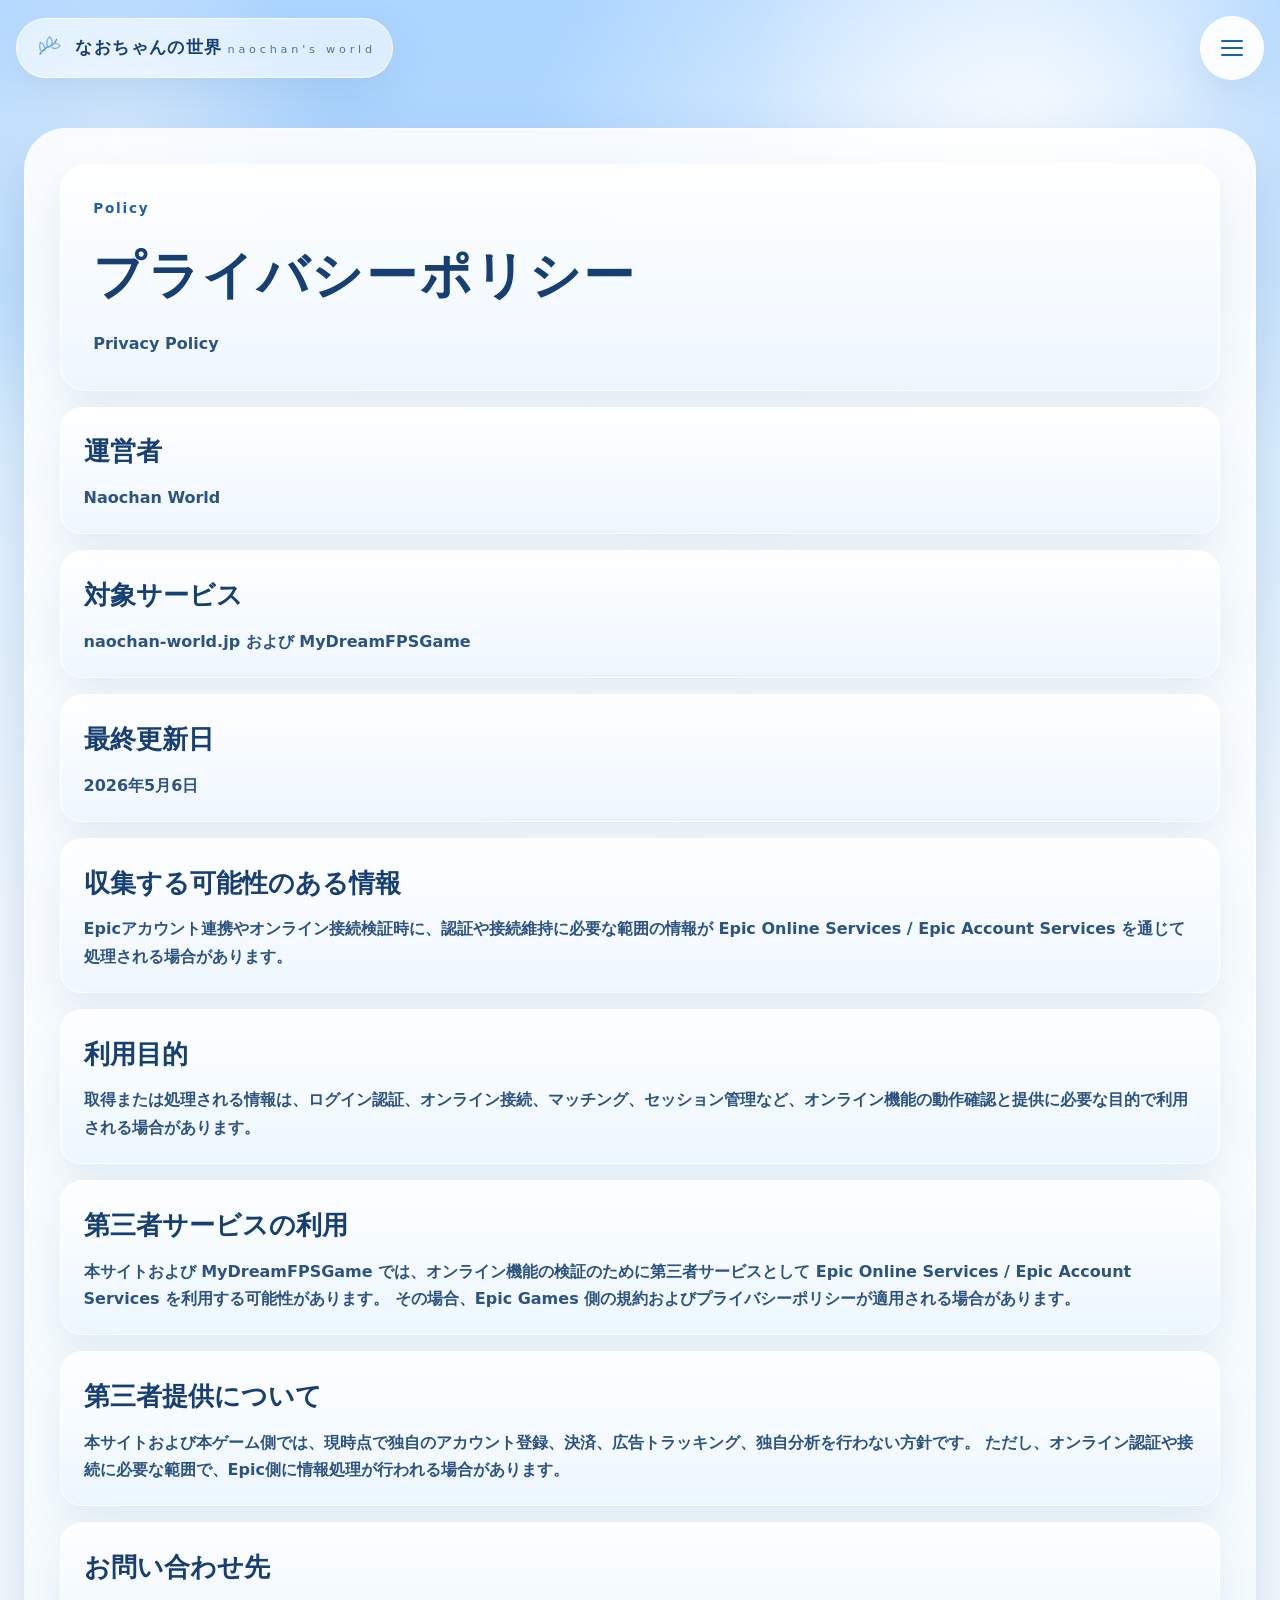
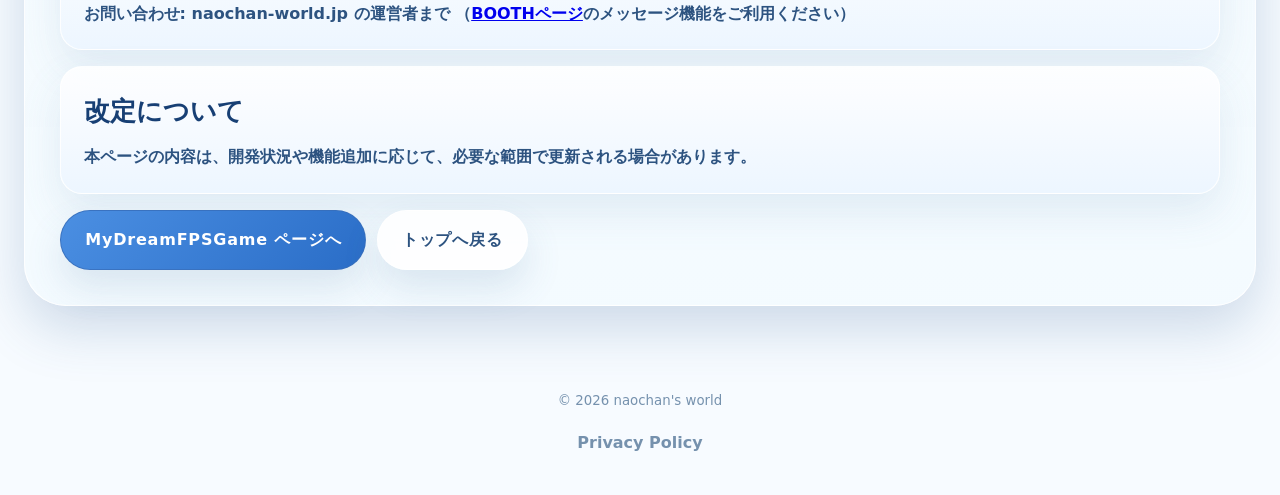
==== commit 01a93a05: "Epic用プライバシーポリシー" ====
--- a/privacy/index.html
+++ b/privacy/index.html
@@ -7,7 +7,7 @@
     name="description"
     content="naochan-world.jp および MyDreamFPSGame に関するプライバシーポリシーです。オンライン機能検証時の情報取扱い方針を記載しています。"
   />
-  <title>Privacy Policy | なおちゃんの世界</title>
+  <title>プライバシーポリシー | なおちゃんの世界</title>
   <link rel="canonical" href="https://naochan-world.jp/privacy" />
   <link rel="stylesheet" href="../style.css" />
 </head>
@@ -69,28 +69,67 @@
     <article class="privacy-shell" aria-labelledby="privacy-title">
       <section class="privacy-hero">
         <p class="privacy-hero__eyebrow">Policy</p>
-        <h1 id="privacy-title">Privacy Policy</h1>
-        <p class="privacy-hero__lead">対象: naochan-world.jp および MyDreamFPSGame</p>
+        <h1 id="privacy-title">プライバシーポリシー</h1>
+        <p class="privacy-hero__lead">Privacy Policy</p>
       </section>
 
-      <section class="privacy-section" aria-labelledby="privacy-content-title">
-        <h2 id="privacy-content-title">方針</h2>
-        <ol class="policy-list">
-          <li>本サイトおよび関連ゲームは、個人制作プロジェクトとして運営しています。</li>
-          <li>MyDreamFPSGame は、開発中のオンラインFPSプロトタイプです。</li>
-          <li>オンライン機能の検証において、Epic Online Services / Epic Account Services を利用する場合があります。</li>
-          <li>Epicアカウント連携時には、認証やオンライン接続に必要な情報がEpic側で処理される場合があります。</li>
-          <li>本サイトおよび本ゲームでは、現時点で独自のアカウント登録、決済、広告トラッキング、独自分析を行わない方針です。</li>
-          <li>今後の機能追加により取り扱う情報が変わる場合は、このページの内容を更新します。</li>
-          <li>Epic Online Services を利用する場合、Epic Games側の利用規約やプライバシーポリシーが適用される場合があります。</li>
-          <li>お問い合わせ先は現在準備中です。</li>
-        </ol>
+      <section class="privacy-section" aria-labelledby="operator-title">
+        <h2 id="operator-title">運営者</h2>
+        <p>Naochan World</p>
       </section>
 
-      <section class="privacy-section" aria-labelledby="note-title">
-        <h2 id="note-title">補足</h2>
+      <section class="privacy-section" aria-labelledby="service-title">
+        <h2 id="service-title">対象サービス</h2>
+        <p>naochan-world.jp および MyDreamFPSGame</p>
+      </section>
+
+      <section class="privacy-section" aria-labelledby="updated-title">
+        <h2 id="updated-title">最終更新日</h2>
+        <p><time datetime="2026-05-06">2026年5月6日</time></p>
+      </section>
+
+      <section class="privacy-section" aria-labelledby="collect-title">
+        <h2 id="collect-title">収集する可能性のある情報</h2>
         <p>
-          本ページの記載は、現時点の開発状況に基づくものです。実装状況や利用機能の変更に応じて、必要な範囲で更新される場合があります。
+          Epicアカウント連携やオンライン接続検証時に、認証や接続維持に必要な範囲の情報が Epic Online Services / Epic Account Services を通じて処理される場合があります。
+        </p>
+      </section>
+
+      <section class="privacy-section" aria-labelledby="purpose-title">
+        <h2 id="purpose-title">利用目的</h2>
+        <p>
+          取得または処理される情報は、ログイン認証、オンライン接続、マッチング、セッション管理など、オンライン機能の動作確認と提供に必要な目的で利用される場合があります。
+        </p>
+      </section>
+
+      <section class="privacy-section" aria-labelledby="third-service-title">
+        <h2 id="third-service-title">第三者サービスの利用</h2>
+        <p>
+          本サイトおよび MyDreamFPSGame では、オンライン機能の検証のために第三者サービスとして Epic Online Services / Epic Account Services を利用する可能性があります。
+          その場合、Epic Games 側の規約およびプライバシーポリシーが適用される場合があります。
+        </p>
+      </section>
+
+      <section class="privacy-section" aria-labelledby="third-party-title">
+        <h2 id="third-party-title">第三者提供について</h2>
+        <p>
+          本サイトおよび本ゲーム側では、現時点で独自のアカウント登録、決済、広告トラッキング、独自分析を行わない方針です。
+          ただし、オンライン認証や接続に必要な範囲で、Epic側に情報処理が行われる場合があります。
+        </p>
+      </section>
+
+      <section class="privacy-section" aria-labelledby="contact-title">
+        <h2 id="contact-title">お問い合わせ先</h2>
+        <p>
+          お問い合わせ: naochan-world.jp の運営者まで
+          （<a href="https://naochan-shop.booth.pm/" target="_blank" rel="noopener noreferrer">BOOTHページ</a>のメッセージ機能をご利用ください）
+        </p>
+      </section>
+
+      <section class="privacy-section" aria-labelledby="revision-title">
+        <h2 id="revision-title">改定について</h2>
+        <p>
+          本ページの内容は、開発状況や機能追加に応じて、必要な範囲で更新される場合があります。
         </p>
       </section>
 
@@ -103,6 +142,7 @@
 
   <footer class="site-footer">
     <p><small>&copy; <span id="js-year"></span> naochan's world</small></p>
+    <p class="site-footer__links"><a href="../privacy/">Privacy Policy</a></p>
   </footer>
 
   <script src="../script.js" defer></script>
--- a/style.css
+++ b/style.css
@@ -1105,6 +1105,22 @@
 }
 
 .site-footer { padding: 0 1.5rem 2.4rem; text-align: center; color: rgba(72, 108, 144, 0.74); }
+.site-footer__links {
+  margin: 0.2rem 0 0;
+}
+
+.site-footer__links a {
+  color: inherit;
+  font-weight: 800;
+  text-decoration: none;
+}
+
+.site-footer__links a:hover,
+.site-footer__links a:focus-visible {
+  color: var(--accent-deep);
+  text-decoration: underline;
+  text-underline-offset: 0.2em;
+}
 
 /* Profile page */
 .profile-main {
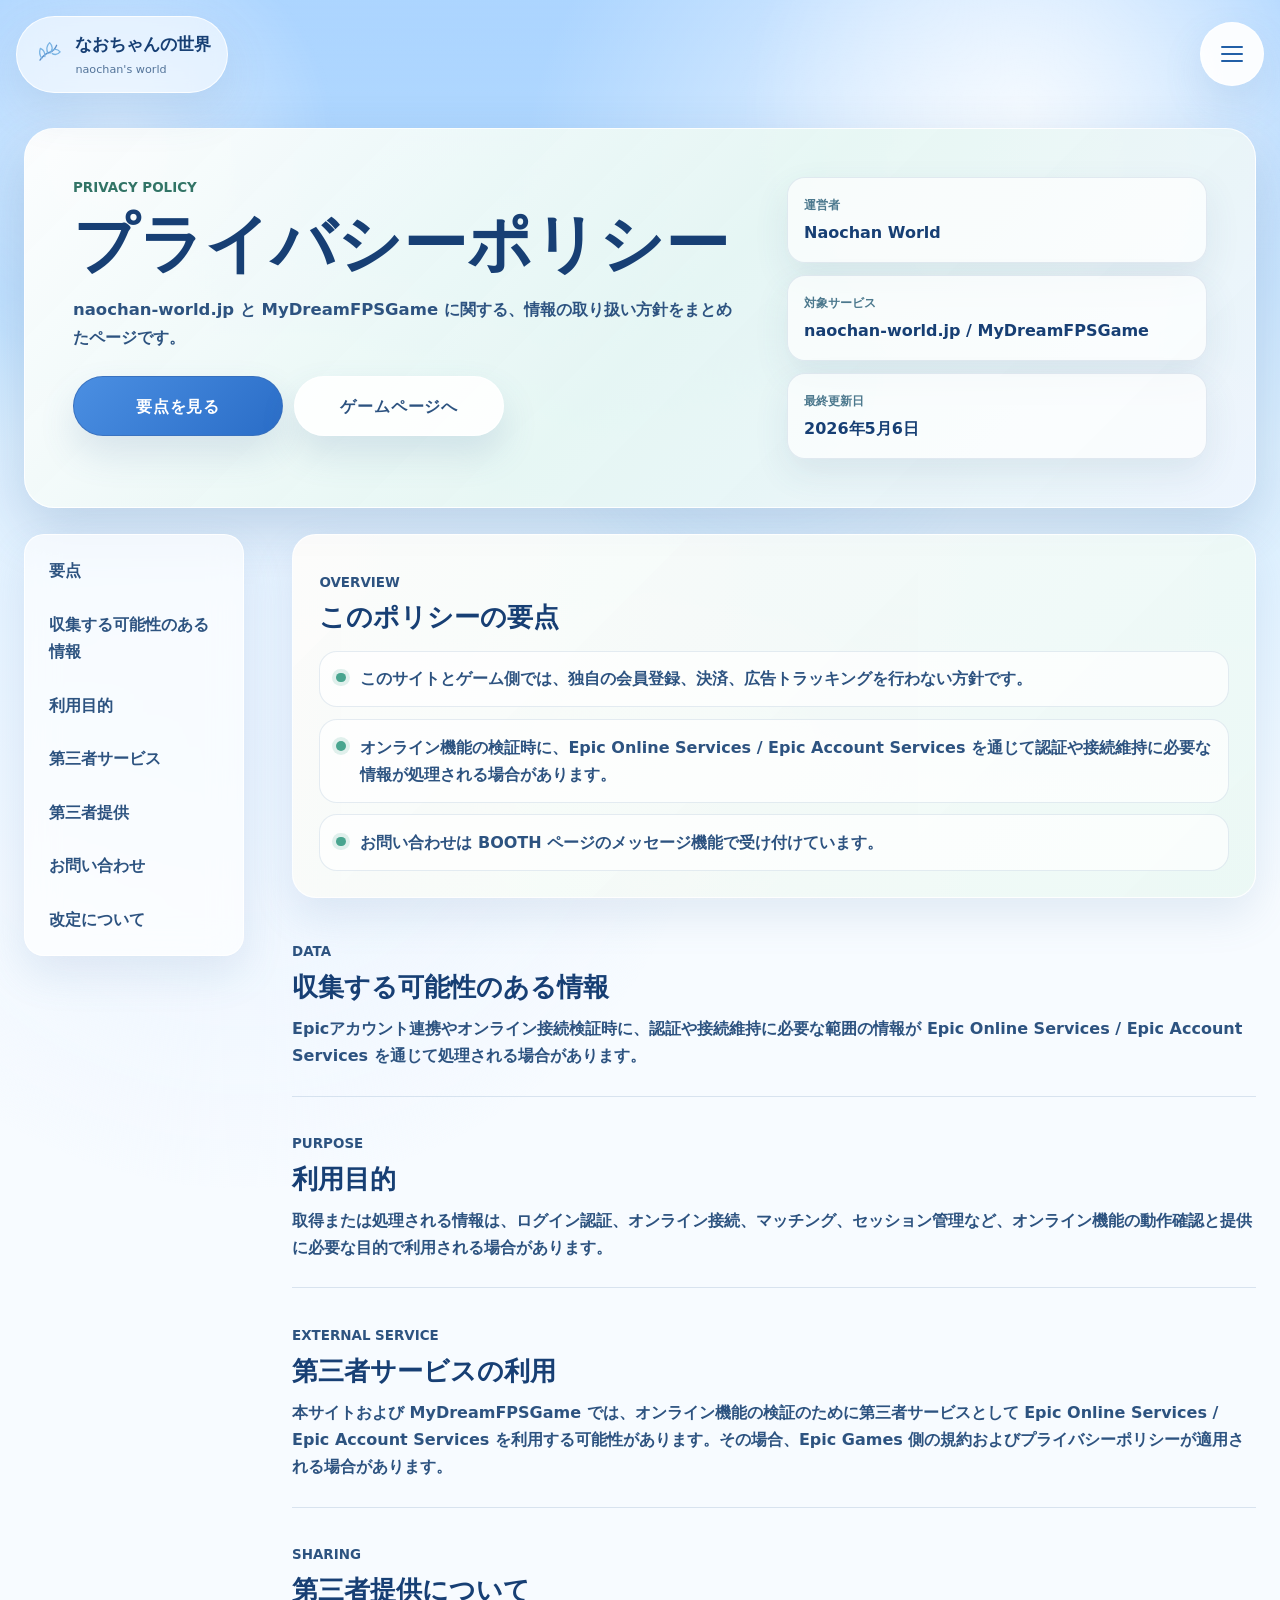
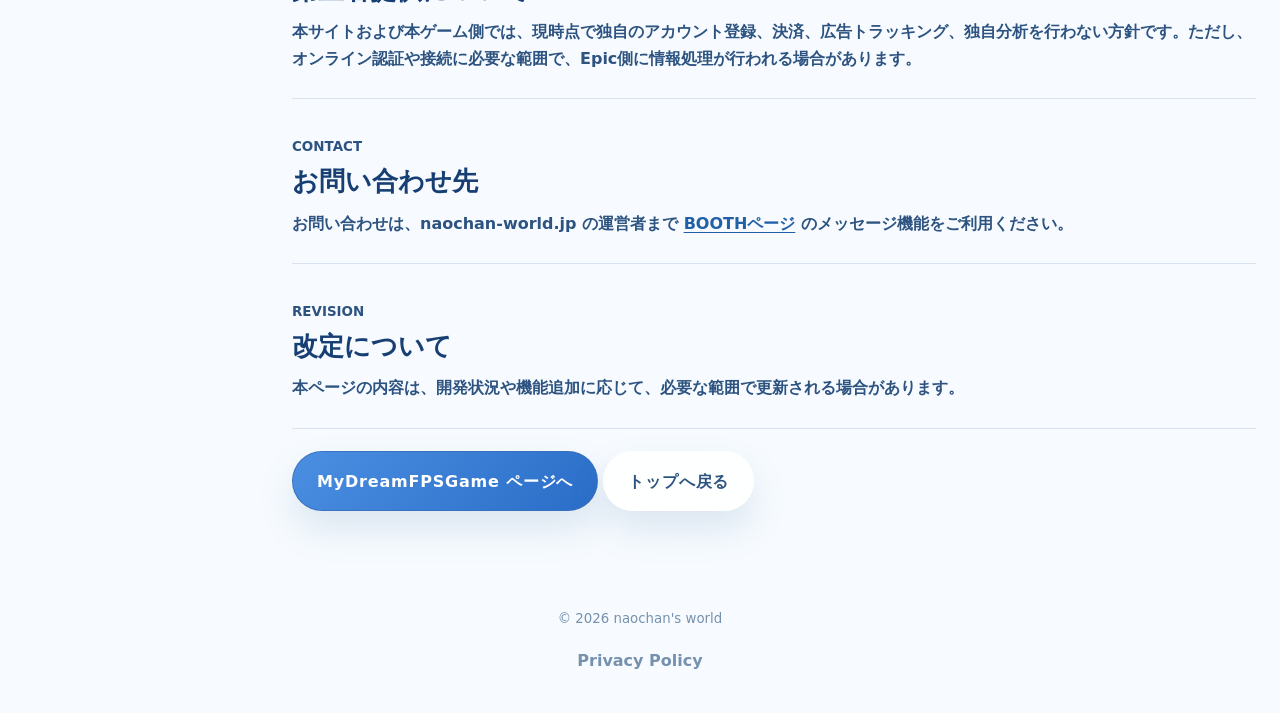
==== commit 7b2cc489: "EpicUI" ====
--- a/privacy/index.html
+++ b/privacy/index.html
@@ -5,11 +5,12 @@
   <meta name="viewport" content="width=device-width, initial-scale=1" />
   <meta
     name="description"
-    content="naochan-world.jp および MyDreamFPSGame に関するプライバシーポリシーです。オンライン機能検証時の情報取扱い方針を記載しています。"
+    content="naochan-world.jp および MyDreamFPSGame に関するプライバシーポリシーです。オンライン機能の検証時に扱われる可能性がある情報と利用目的を掲載しています。"
   />
   <title>プライバシーポリシー | なおちゃんの世界</title>
   <link rel="canonical" href="https://naochan-world.jp/privacy" />
   <link rel="stylesheet" href="../style.css" />
+  <link rel="icon" href="../Assets/AIGenerate/logo-leaf-mark.svg" type="image/svg+xml" />
 </head>
 <body class="privacy-page">
   <div class="bg-sky" aria-hidden="true"></div>
@@ -61,81 +62,117 @@
           <a href="../records/diary.html" data-menu-link>制作日記</a>
         </div>
       </div>
-
     </nav>
   </header>
 
-  <main id="top" class="privacy-page-main">
-    <article class="privacy-shell" aria-labelledby="privacy-title">
-      <section class="privacy-hero">
-        <p class="privacy-hero__eyebrow">Policy</p>
-        <h1 id="privacy-title">プライバシーポリシー</h1>
-        <p class="privacy-hero__lead">Privacy Policy</p>
+  <main id="top" class="privacy-page-main legal-main">
+    <article class="privacy-shell legal-document" aria-labelledby="privacy-title">
+      <section class="privacy-hero legal-hero legal-hero--privacy">
+        <div class="legal-hero__content">
+          <p class="legal-kicker">Privacy Policy</p>
+          <h1 id="privacy-title">プライバシーポリシー</h1>
+          <p class="privacy-hero__lead legal-hero__lead">
+            naochan-world.jp と MyDreamFPSGame に関する、情報の取り扱い方針をまとめたページです。
+          </p>
+          <div class="legal-hero__actions">
+            <a class="button button--primary" href="#policy-summary">要点を見る</a>
+            <a class="button button--secondary" href="../projects/mydreamfpsgame/">ゲームページへ</a>
+          </div>
+        </div>
+
+        <dl class="legal-facts" aria-label="ポリシー概要">
+          <div>
+            <dt>運営者</dt>
+            <dd>Naochan World</dd>
+          </div>
+          <div>
+            <dt>対象サービス</dt>
+            <dd>naochan-world.jp / MyDreamFPSGame</dd>
+          </div>
+          <div>
+            <dt>最終更新日</dt>
+            <dd><time datetime="2026-05-06">2026年5月6日</time></dd>
+          </div>
+        </dl>
       </section>
 
-      <section class="privacy-section" aria-labelledby="operator-title">
-        <h2 id="operator-title">運営者</h2>
-        <p>Naochan World</p>
-      </section>
+      <div class="legal-layout">
+        <nav class="legal-toc" aria-label="プライバシーポリシーの目次">
+          <a href="#policy-summary">要点</a>
+          <a href="#collect-title">収集する可能性のある情報</a>
+          <a href="#purpose-title">利用目的</a>
+          <a href="#third-service-title">第三者サービス</a>
+          <a href="#third-party-title">第三者提供</a>
+          <a href="#contact-title">お問い合わせ</a>
+          <a href="#revision-title">改定について</a>
+        </nav>
 
-      <section class="privacy-section" aria-labelledby="service-title">
-        <h2 id="service-title">対象サービス</h2>
-        <p>naochan-world.jp および MyDreamFPSGame</p>
-      </section>
+        <div class="legal-content">
+          <section class="privacy-section legal-section legal-section--summary" id="policy-summary" aria-labelledby="summary-title">
+            <p class="legal-section__eyebrow">Overview</p>
+            <h2 id="summary-title">このポリシーの要点</h2>
+            <ul class="policy-list">
+              <li>このサイトとゲーム側では、独自の会員登録、決済、広告トラッキングを行わない方針です。</li>
+              <li>オンライン機能の検証時に、Epic Online Services / Epic Account Services を通じて認証や接続維持に必要な情報が処理される場合があります。</li>
+              <li>お問い合わせは BOOTH ページのメッセージ機能で受け付けています。</li>
+            </ul>
+          </section>
 
-      <section class="privacy-section" aria-labelledby="updated-title">
-        <h2 id="updated-title">最終更新日</h2>
-        <p><time datetime="2026-05-06">2026年5月6日</time></p>
-      </section>
+          <section class="privacy-section legal-section" aria-labelledby="collect-title">
+            <p class="legal-section__eyebrow">Data</p>
+            <h2 id="collect-title">収集する可能性のある情報</h2>
+            <p>
+              Epicアカウント連携やオンライン接続検証時に、認証や接続維持に必要な範囲の情報が Epic Online Services / Epic Account Services を通じて処理される場合があります。
+            </p>
+          </section>
 
-      <section class="privacy-section" aria-labelledby="collect-title">
-        <h2 id="collect-title">収集する可能性のある情報</h2>
-        <p>
-          Epicアカウント連携やオンライン接続検証時に、認証や接続維持に必要な範囲の情報が Epic Online Services / Epic Account Services を通じて処理される場合があります。
-        </p>
-      </section>
+          <section class="privacy-section legal-section" aria-labelledby="purpose-title">
+            <p class="legal-section__eyebrow">Purpose</p>
+            <h2 id="purpose-title">利用目的</h2>
+            <p>
+              取得または処理される情報は、ログイン認証、オンライン接続、マッチング、セッション管理など、オンライン機能の動作確認と提供に必要な目的で利用される場合があります。
+            </p>
+          </section>
 
-      <section class="privacy-section" aria-labelledby="purpose-title">
-        <h2 id="purpose-title">利用目的</h2>
-        <p>
-          取得または処理される情報は、ログイン認証、オンライン接続、マッチング、セッション管理など、オンライン機能の動作確認と提供に必要な目的で利用される場合があります。
-        </p>
-      </section>
+          <section class="privacy-section legal-section" aria-labelledby="third-service-title">
+            <p class="legal-section__eyebrow">External Service</p>
+            <h2 id="third-service-title">第三者サービスの利用</h2>
+            <p>
+              本サイトおよび MyDreamFPSGame では、オンライン機能の検証のために第三者サービスとして Epic Online Services / Epic Account Services を利用する可能性があります。その場合、Epic Games 側の規約およびプライバシーポリシーが適用される場合があります。
+            </p>
+          </section>
 
-      <section class="privacy-section" aria-labelledby="third-service-title">
-        <h2 id="third-service-title">第三者サービスの利用</h2>
-        <p>
-          本サイトおよび MyDreamFPSGame では、オンライン機能の検証のために第三者サービスとして Epic Online Services / Epic Account Services を利用する可能性があります。
-          その場合、Epic Games 側の規約およびプライバシーポリシーが適用される場合があります。
-        </p>
-      </section>
+          <section class="privacy-section legal-section" aria-labelledby="third-party-title">
+            <p class="legal-section__eyebrow">Sharing</p>
+            <h2 id="third-party-title">第三者提供について</h2>
+            <p>
+              本サイトおよび本ゲーム側では、現時点で独自のアカウント登録、決済、広告トラッキング、独自分析を行わない方針です。ただし、オンライン認証や接続に必要な範囲で、Epic側に情報処理が行われる場合があります。
+            </p>
+          </section>
 
-      <section class="privacy-section" aria-labelledby="third-party-title">
-        <h2 id="third-party-title">第三者提供について</h2>
-        <p>
-          本サイトおよび本ゲーム側では、現時点で独自のアカウント登録、決済、広告トラッキング、独自分析を行わない方針です。
-          ただし、オンライン認証や接続に必要な範囲で、Epic側に情報処理が行われる場合があります。
-        </p>
-      </section>
+          <section class="privacy-section legal-section legal-section--contact" aria-labelledby="contact-title">
+            <p class="legal-section__eyebrow">Contact</p>
+            <h2 id="contact-title">お問い合わせ先</h2>
+            <p>
+              お問い合わせは、naochan-world.jp の運営者まで
+              <a href="https://naochan-shop.booth.pm/" target="_blank" rel="noopener noreferrer">BOOTHページ</a>
+              のメッセージ機能をご利用ください。
+            </p>
+          </section>
 
-      <section class="privacy-section" aria-labelledby="contact-title">
-        <h2 id="contact-title">お問い合わせ先</h2>
-        <p>
-          お問い合わせ: naochan-world.jp の運営者まで
-          （<a href="https://naochan-shop.booth.pm/" target="_blank" rel="noopener noreferrer">BOOTHページ</a>のメッセージ機能をご利用ください）
-        </p>
-      </section>
+          <section class="privacy-section legal-section" aria-labelledby="revision-title">
+            <p class="legal-section__eyebrow">Revision</p>
+            <h2 id="revision-title">改定について</h2>
+            <p>
+              本ページの内容は、開発状況や機能追加に応じて、必要な範囲で更新される場合があります。
+            </p>
+          </section>
 
-      <section class="privacy-section" aria-labelledby="revision-title">
-        <h2 id="revision-title">改定について</h2>
-        <p>
-          本ページの内容は、開発状況や機能追加に応じて、必要な範囲で更新される場合があります。
-        </p>
-      </section>
-
-      <div class="privacy-links">
-        <a class="button button--primary" href="../projects/mydreamfpsgame/">MyDreamFPSGame ページへ</a>
-        <a class="button button--secondary" href="../index.html">トップへ戻る</a>
+          <div class="privacy-links legal-links">
+            <a class="button button--primary" href="../projects/mydreamfpsgame/">MyDreamFPSGame ページへ</a>
+            <a class="button button--secondary" href="../index.html">トップへ戻る</a>
+          </div>
+        </div>
       </div>
     </article>
   </main>
--- a/style.css
+++ b/style.css
@@ -192,8 +192,22 @@
   text-decoration: none;
 }
 
-.site-logo__text strong { font-size: 1.08rem; font-weight: 800; letter-spacing: 0.08em; }
-.site-logo__text span { color: rgba(41, 80, 124, 0.78); font-size: 0.7rem; letter-spacing: 0.34em; text-transform: lowercase; }
+.site-logo__text {
+  display: grid;
+  gap: 0.04rem;
+  min-width: 0;
+}
+
+.site-logo__text strong,
+.site-logo__text span {
+  overflow: hidden;
+  text-overflow: ellipsis;
+  white-space: nowrap;
+  letter-spacing: 0;
+}
+
+.site-logo__text strong { font-size: 1.08rem; font-weight: 800; }
+.site-logo__text span { color: rgba(41, 80, 124, 0.78); font-size: 0.7rem; text-transform: lowercase; }
 
 .menu-toggle,
 .theme-icon-toggle,
@@ -1452,9 +1466,13 @@
 
 @media (max-width: 860px) {
   :root { --container: min(100%, calc(100% - 1.2rem)); }
-  .site-logo { min-height: 54px; padding: 0.68rem 0.85rem; }
+  .site-logo {
+    max-width: calc(100% - 70px);
+    min-height: 54px;
+    padding: 0.68rem 0.85rem;
+  }
   .site-logo__text strong { font-size: 0.95rem; }
-  .site-logo__text span { letter-spacing: 0.2em; }
+  .site-logo__text span { letter-spacing: 0; }
   .menu-toggle { width: 58px; height: 58px; }
   .top-flow-menu { margin-top: 0.55rem; }
   .top-flow-menu__bar { grid-template-columns: 1fr 1fr; }
@@ -3120,110 +3138,521 @@
 .privacy-page-main {
   width: var(--container);
   margin: 0 auto;
-  padding: clamp(6.2rem, 10vw, 8.2rem) 0 4rem;
+  padding: clamp(6.2rem, 10vw, 8.2rem) 0 4.8rem;
 }
 
 .project-shell,
-.privacy-shell {
-  border: 1px solid var(--works-outline);
-  border-radius: var(--radius-xl);
-  padding: clamp(1.2rem, 3vw, 2.2rem);
-  background: var(--works-panel-bg);
+.privacy-shell,
+.project-document,
+.legal-document {
+  position: relative;
+}
+
+.legal-hero,
+.project-hero--game {
+  display: grid;
+  grid-template-columns: minmax(0, 1fr) minmax(280px, 420px);
+  gap: clamp(1rem, 4vw, 3rem);
+  align-items: stretch;
+  overflow: hidden;
+  border: 1px solid rgba(255, 255, 255, 0.86);
+  border-radius: 30px;
   box-shadow: var(--shadow-panel);
 }
 
-.project-hero,
-.privacy-hero {
-  border: 1px solid var(--works-outline);
-  border-radius: 26px;
-  padding: clamp(1.3rem, 2.8vw, 2rem);
-  background: var(--works-card-bg);
+.legal-hero {
+  padding: clamp(1.4rem, 4vw, 3rem);
+  background:
+    linear-gradient(135deg, rgba(255, 255, 255, 0.94), rgba(232, 248, 245, 0.9) 52%, rgba(238, 245, 255, 0.92)),
+    linear-gradient(90deg, rgba(71, 147, 132, 0.12), rgba(255, 190, 88, 0.12));
+}
+
+.legal-hero__content,
+.project-hero__content {
+  position: relative;
+  z-index: 1;
+}
+
+.legal-kicker,
+.project-hero__eyebrow,
+.project-section__eyebrow,
+.legal-section__eyebrow {
+  margin: 0;
+  color: #327466;
+  font-size: 0.84rem;
+  font-weight: 850;
+  letter-spacing: 0;
+  text-transform: uppercase;
+}
+
+.legal-hero h1,
+.project-hero h1 {
+  margin: 0.55rem 0 0;
+  color: var(--ink-strong);
+  font-size: 4rem;
+  line-height: 1.12;
+  letter-spacing: 0;
+}
+
+.legal-hero__lead,
+.project-hero__lead {
+  max-width: 58rem;
+  margin: 1rem 0 0;
+  color: var(--ink-main);
+  font-size: 1.03rem;
+  font-weight: 700;
+}
+
+.legal-hero__actions,
+.project-links {
+  display: flex;
+  flex-wrap: wrap;
+  gap: 0.7rem;
+}
+
+.legal-hero__actions {
+  margin-top: 1.5rem;
+}
+
+.legal-facts {
+  display: grid;
+  gap: 0.72rem;
+  margin: 0;
+  align-self: end;
+}
+
+.legal-facts div {
+  border: 1px solid rgba(96, 132, 173, 0.16);
+  border-radius: 18px;
+  padding: 1rem;
+  background: rgba(255, 255, 255, 0.7);
+  box-shadow: 0 14px 34px rgba(61, 103, 140, 0.11);
+}
+
+.legal-facts dt {
+  margin: 0;
+  color: #4b788d;
+  font-size: 0.78rem;
+  font-weight: 850;
+}
+
+.legal-facts dd {
+  margin: 0.25rem 0 0;
+  color: var(--ink-strong);
+  font-weight: 850;
+}
+
+.legal-layout {
+  display: grid;
+  grid-template-columns: 220px minmax(0, 1fr);
+  gap: clamp(1.2rem, 4vw, 3rem);
+  margin-top: 1.6rem;
+}
+
+.legal-toc {
+  position: sticky;
+  top: 7rem;
+  align-self: start;
+  display: grid;
+  gap: 0.35rem;
+  padding: 0.75rem;
+  border: 1px solid rgba(255, 255, 255, 0.84);
+  border-radius: 20px;
+  background: rgba(255, 255, 255, 0.68);
   box-shadow: var(--shadow-card);
-}
-
-.project-hero__eyebrow,
-.privacy-hero__eyebrow {
-  margin: 0;
+  backdrop-filter: blur(16px);
+}
+
+.legal-toc a {
+  display: block;
+  border-radius: 14px;
+  padding: 0.65rem 0.75rem;
+  color: var(--ink-main);
+  font-weight: 850;
+  text-decoration: none;
+}
+
+.legal-toc a:hover,
+.legal-toc a:focus-visible {
   color: var(--accent-deep);
-  font-size: 0.85rem;
-  font-weight: 800;
-  letter-spacing: 0.13em;
-}
-
-.project-hero h1,
-.privacy-hero h1 {
-  margin: 0.72rem 0 0;
+  background: rgba(221, 241, 237, 0.9);
+}
+
+.legal-content {
+  min-width: 0;
+}
+
+.legal-section,
+.project-section {
+  padding: 1.65rem 0;
+  border-bottom: 1px solid rgba(81, 125, 166, 0.18);
+}
+
+.legal-section--summary,
+.project-section--contact {
+  border: 1px solid rgba(255, 255, 255, 0.86);
+  border-radius: 24px;
+  padding: clamp(1.15rem, 3vw, 1.65rem);
+  background:
+    linear-gradient(135deg, rgba(255, 255, 255, 0.86), rgba(237, 249, 246, 0.88)),
+    linear-gradient(90deg, rgba(255, 183, 77, 0.16), rgba(80, 169, 150, 0.12));
+  box-shadow: var(--shadow-card);
+}
+
+.legal-section--summary {
+  margin-bottom: 0.4rem;
+}
+
+.legal-section h2,
+.project-section h2,
+.project-status h2 {
+  margin: 0.28rem 0 0;
   color: var(--ink-strong);
-  font-size: clamp(2rem, 4.5vw, 3.2rem);
-  letter-spacing: 0.05em;
-}
-
-.project-hero__lead,
-.privacy-hero__lead {
-  margin: 0.72rem 0 0;
+  font-size: 1.65rem;
+  line-height: 1.35;
+  letter-spacing: 0;
+}
+
+.legal-section p,
+.project-section p {
+  max-width: 74rem;
+  margin: 0.65rem 0 0;
   color: var(--ink-main);
   font-weight: 700;
+}
+
+.legal-section a,
+.project-section a {
+  color: var(--accent-deep);
+  font-weight: 850;
+  text-underline-offset: 0.2em;
+}
+
+.policy-list {
+  display: grid;
+  gap: 0.72rem;
+  margin: 1rem 0 0;
+  padding: 0;
+  list-style: none;
+}
+
+.policy-list li {
+  position: relative;
+  border: 1px solid rgba(95, 139, 176, 0.16);
+  border-radius: 18px;
+  padding: 0.86rem 1rem 0.86rem 2.5rem;
+  background: rgba(255, 255, 255, 0.7);
+  color: var(--ink-main);
+  font-weight: 750;
+}
+
+.policy-list li::before {
+  content: "";
+  position: absolute;
+  left: 1rem;
+  top: 1.35rem;
+  width: 0.58rem;
+  height: 0.58rem;
+  border-radius: 999px;
+  background: #49a58f;
+  box-shadow: 0 0 0 4px rgba(73, 165, 143, 0.16);
+}
+
+.legal-links,
+.project-links--footer {
+  margin-top: 1.4rem;
+}
+
+.project-hero--game {
+  position: relative;
+  padding: clamp(1.4rem, 4vw, 3rem);
+  color: #eff7ff;
+  background:
+    linear-gradient(135deg, rgba(13, 33, 64, 0.98), rgba(18, 70, 111, 0.96) 54%, rgba(42, 71, 77, 0.96)),
+    linear-gradient(90deg, rgba(104, 230, 207, 0.2), rgba(255, 196, 87, 0.16));
+}
+
+.project-hero--game::before {
+  content: "";
+  position: absolute;
+  inset: 0;
+  pointer-events: none;
+  opacity: 0.22;
+  background:
+    linear-gradient(rgba(255, 255, 255, 0.08) 1px, transparent 1px),
+    linear-gradient(90deg, rgba(255, 255, 255, 0.08) 1px, transparent 1px);
+  background-size: 42px 42px;
+}
+
+.project-hero--game .project-hero__eyebrow {
+  color: #8ee6d2;
+}
+
+.project-hero--game h1 {
+  color: #fff;
+  font-size: 4.6rem;
+}
+
+.project-hero--game .project-hero__lead {
+  color: rgba(234, 245, 255, 0.92);
 }
 
 .project-meta {
   display: flex;
   flex-wrap: wrap;
   gap: 0.55rem;
-  margin-top: 0.92rem;
-}
-
-.project-section,
-.privacy-section {
+  margin-top: 1.05rem;
+}
+
+.project-hero--game .work-badge--category {
+  background: #50b79e;
+  color: #06263c;
+}
+
+.project-hero--game .work-badge--availability {
+  color: #eff7ff;
+  background: rgba(255, 255, 255, 0.14);
+  border: 1px solid rgba(255, 255, 255, 0.26);
+}
+
+.project-links--hero {
+  margin-top: 1.45rem;
+}
+
+.project-hero--game .button--secondary {
+  color: #f4fbff;
+  background: rgba(255, 255, 255, 0.12);
+  border-color: rgba(255, 255, 255, 0.24);
+}
+
+.project-visual {
+  position: relative;
+  min-height: 360px;
+  overflow: hidden;
+  border: 1px solid rgba(167, 220, 231, 0.34);
+  border-radius: 26px;
+  background:
+    linear-gradient(145deg, rgba(7, 18, 39, 0.95), rgba(12, 52, 76, 0.88)),
+    linear-gradient(90deg, rgba(80, 183, 158, 0.2), rgba(255, 190, 82, 0.14));
+  box-shadow: inset 0 1px 0 rgba(255, 255, 255, 0.1), 0 24px 48px rgba(0, 0, 0, 0.24);
+}
+
+.project-visual__scan {
+  position: absolute;
+  inset: 0;
+  opacity: 0.36;
+  background:
+    repeating-linear-gradient(0deg, transparent 0 13px, rgba(142, 230, 210, 0.18) 14px 15px),
+    linear-gradient(90deg, transparent, rgba(255, 255, 255, 0.12), transparent);
+}
+
+.project-visual__radar {
+  position: absolute;
+  left: 8%;
+  top: 18%;
+  width: 42%;
+  aspect-ratio: 1;
+  border: 1px solid rgba(142, 230, 210, 0.42);
+  border-radius: 50%;
+  background:
+    linear-gradient(90deg, transparent 49%, rgba(142, 230, 210, 0.28) 50%, transparent 51%),
+    linear-gradient(0deg, transparent 49%, rgba(142, 230, 210, 0.22) 50%, transparent 51%),
+    repeating-radial-gradient(circle, rgba(142, 230, 210, 0.24) 0 1px, transparent 2px 34px);
+}
+
+.project-visual__radar span {
+  position: absolute;
+  width: 10px;
+  height: 10px;
+  border-radius: 999px;
+  background: #ffc35b;
+  box-shadow: 0 0 18px rgba(255, 195, 91, 0.9);
+}
+
+.project-visual__radar span:nth-child(1) {
+  left: 58%;
+  top: 26%;
+}
+
+.project-visual__radar span:nth-child(2) {
+  left: 32%;
+  top: 64%;
+}
+
+.project-visual__radar span:nth-child(3) {
+  left: 72%;
+  top: 70%;
+}
+
+.project-visual__reticle {
+  position: absolute;
+  right: 18%;
+  top: 36%;
+  width: 116px;
+  height: 116px;
+  border: 2px solid rgba(255, 255, 255, 0.68);
+  border-radius: 50%;
+}
+
+.project-visual__reticle::before,
+.project-visual__reticle::after {
+  content: "";
+  position: absolute;
+  background: rgba(255, 255, 255, 0.74);
+}
+
+.project-visual__reticle::before {
+  left: 50%;
+  top: -24px;
+  bottom: -24px;
+  width: 2px;
+  transform: translateX(-50%);
+}
+
+.project-visual__reticle::after {
+  left: -24px;
+  right: -24px;
+  top: 50%;
+  height: 2px;
+  transform: translateY(-50%);
+}
+
+.project-visual__readout {
+  position: absolute;
+  left: 1rem;
+  right: 1rem;
+  padding: 0.72rem 0.9rem;
+  border: 1px solid rgba(255, 255, 255, 0.16);
+  border-radius: 14px;
+  color: #dffcf4;
+  background: rgba(4, 14, 31, 0.48);
+  font-size: 0.82rem;
+  font-weight: 850;
+}
+
+.project-visual__readout--top {
+  top: 1rem;
+}
+
+.project-visual__readout--bottom {
+  bottom: 1rem;
+}
+
+.project-status {
+  margin-top: 1.4rem;
+  padding: clamp(1.1rem, 3vw, 1.6rem) 0;
+}
+
+.project-status__heading {
+  display: flex;
+  flex-direction: column;
+  gap: 0.16rem;
+}
+
+.project-status__grid {
+  display: grid;
+  grid-template-columns: repeat(3, minmax(0, 1fr));
+  gap: 0.82rem;
   margin-top: 1rem;
-  border: 1px solid var(--works-outline);
+}
+
+.project-status__item {
+  min-height: 164px;
+  border: 1px solid rgba(255, 255, 255, 0.86);
   border-radius: 22px;
-  padding: clamp(1rem, 2.2vw, 1.4rem);
-  background: var(--works-card-bg);
+  padding: 1.1rem;
+  background: rgba(255, 255, 255, 0.78);
   box-shadow: var(--shadow-card);
 }
 
-.project-section h2,
-.privacy-section h2 {
-  margin: 0;
+.project-status__item span {
+  display: inline-flex;
+  align-items: center;
+  justify-content: center;
+  width: 2.25rem;
+  height: 2.25rem;
+  border-radius: 999px;
+  color: #073c51;
+  background: #8ee6d2;
+  font-size: 0.84rem;
+  font-weight: 900;
+}
+
+.project-status__item strong {
+  display: block;
+  margin-top: 0.86rem;
   color: var(--ink-strong);
-  font-size: clamp(1.2rem, 2.3vw, 1.6rem);
-}
-
-.project-section p,
-.privacy-section p {
-  margin: 0.65rem 0 0;
+  font-size: 1.08rem;
+}
+
+.project-status__item p {
+  margin: 0.4rem 0 0;
   color: var(--ink-main);
   font-weight: 700;
 }
 
-.policy-list {
-  margin: 0.8rem 0 0;
-  padding: 0;
-  list-style: none;
+.project-layout {
   display: grid;
-  gap: 0.55rem;
-}
-
-.policy-list li {
-  border: 1px solid rgba(255, 255, 255, 0.82);
-  border-radius: 14px;
-  padding: 0.75rem 0.85rem;
-  background: rgba(255, 255, 255, 0.64);
-  color: var(--ink-main);
-  font-weight: 700;
-}
-
-.project-links,
-.privacy-links {
-  margin-top: 1rem;
-  display: flex;
-  flex-wrap: wrap;
-  gap: 0.65rem;
+  grid-template-columns: repeat(2, minmax(0, 1fr));
+  gap: 0 clamp(1.3rem, 4vw, 3rem);
+  margin-top: 0.4rem;
+}
+
+.project-layout .project-section--contact {
+  grid-column: 1 / -1;
+  margin-top: 0.9rem;
 }
 
 .project-links .button,
 .privacy-links .button {
   min-width: 0;
+}
+
+:root[data-theme="dark"] .legal-hero {
+  border-color: rgba(126, 157, 205, 0.34);
+  background:
+    linear-gradient(135deg, rgba(17, 30, 56, 0.96), rgba(18, 50, 63, 0.92) 55%, rgba(26, 35, 62, 0.94)),
+    linear-gradient(90deg, rgba(111, 230, 207, 0.1), rgba(255, 190, 88, 0.08));
+}
+
+:root[data-theme="dark"] .legal-facts div,
+:root[data-theme="dark"] .legal-toc,
+:root[data-theme="dark"] .policy-list li,
+:root[data-theme="dark"] .project-status__item {
+  border-color: rgba(132, 168, 224, 0.36);
+  background: rgba(18, 34, 65, 0.78);
+}
+
+:root[data-theme="dark"] .legal-section--summary,
+:root[data-theme="dark"] .project-section--contact {
+  border-color: rgba(132, 168, 224, 0.36);
+  background:
+    linear-gradient(135deg, rgba(20, 38, 72, 0.9), rgba(17, 51, 60, 0.82)),
+    linear-gradient(90deg, rgba(255, 183, 77, 0.1), rgba(80, 169, 150, 0.1));
+}
+
+:root[data-theme="dark"] .legal-kicker,
+:root[data-theme="dark"] .project-section__eyebrow,
+:root[data-theme="dark"] .legal-section__eyebrow {
+  color: #8ee6d2;
+}
+
+@media (max-width: 1080px) {
+  .legal-hero,
+  .project-hero--game,
+  .legal-layout,
+  .project-layout {
+    grid-template-columns: 1fr;
+  }
+
+  .legal-toc {
+    position: static;
+    grid-template-columns: repeat(2, minmax(0, 1fr));
+  }
+
+  .project-status__grid {
+    grid-template-columns: 1fr;
+  }
 }
 
 @media (max-width: 860px) {
@@ -3232,21 +3661,27 @@
     padding-top: calc(max(5.2rem, env(safe-area-inset-top)) + 0.8rem);
   }
 
-  .project-shell,
-  .privacy-shell {
-    border-radius: 28px;
-    padding: 0.82rem;
-  }
-
-  .project-hero,
-  .privacy-hero,
-  .project-section,
-  .privacy-section {
-    border-radius: 20px;
+  .legal-hero,
+  .project-hero--game {
+    border-radius: 24px;
+  }
+
+  .legal-hero h1,
+  .project-hero--game h1 {
+    font-size: 2.45rem;
+  }
+
+  .legal-toc {
+    grid-template-columns: 1fr;
+  }
+
+  .project-visual {
+    min-height: 280px;
   }
 
   .project-links .button,
-  .privacy-links .button {
+  .privacy-links .button,
+  .legal-hero__actions .button {
     width: 100%;
   }
 }
